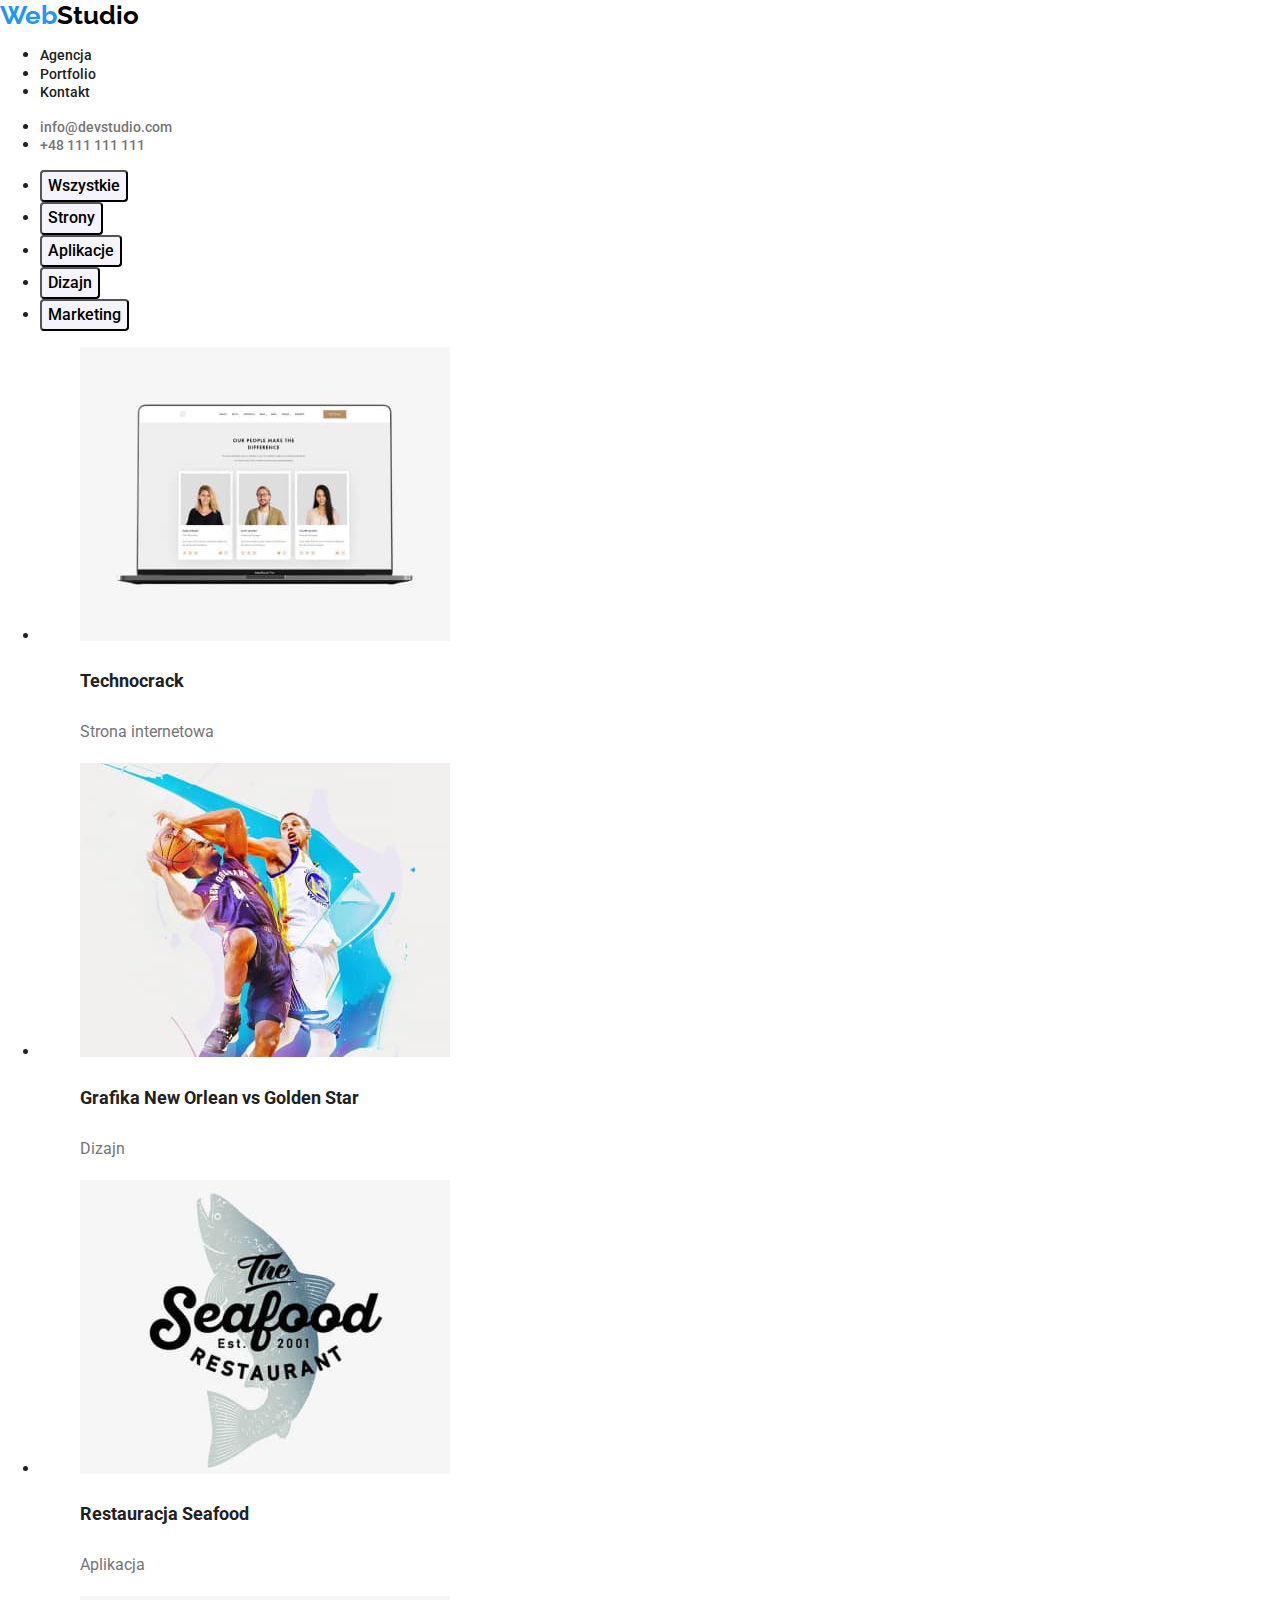
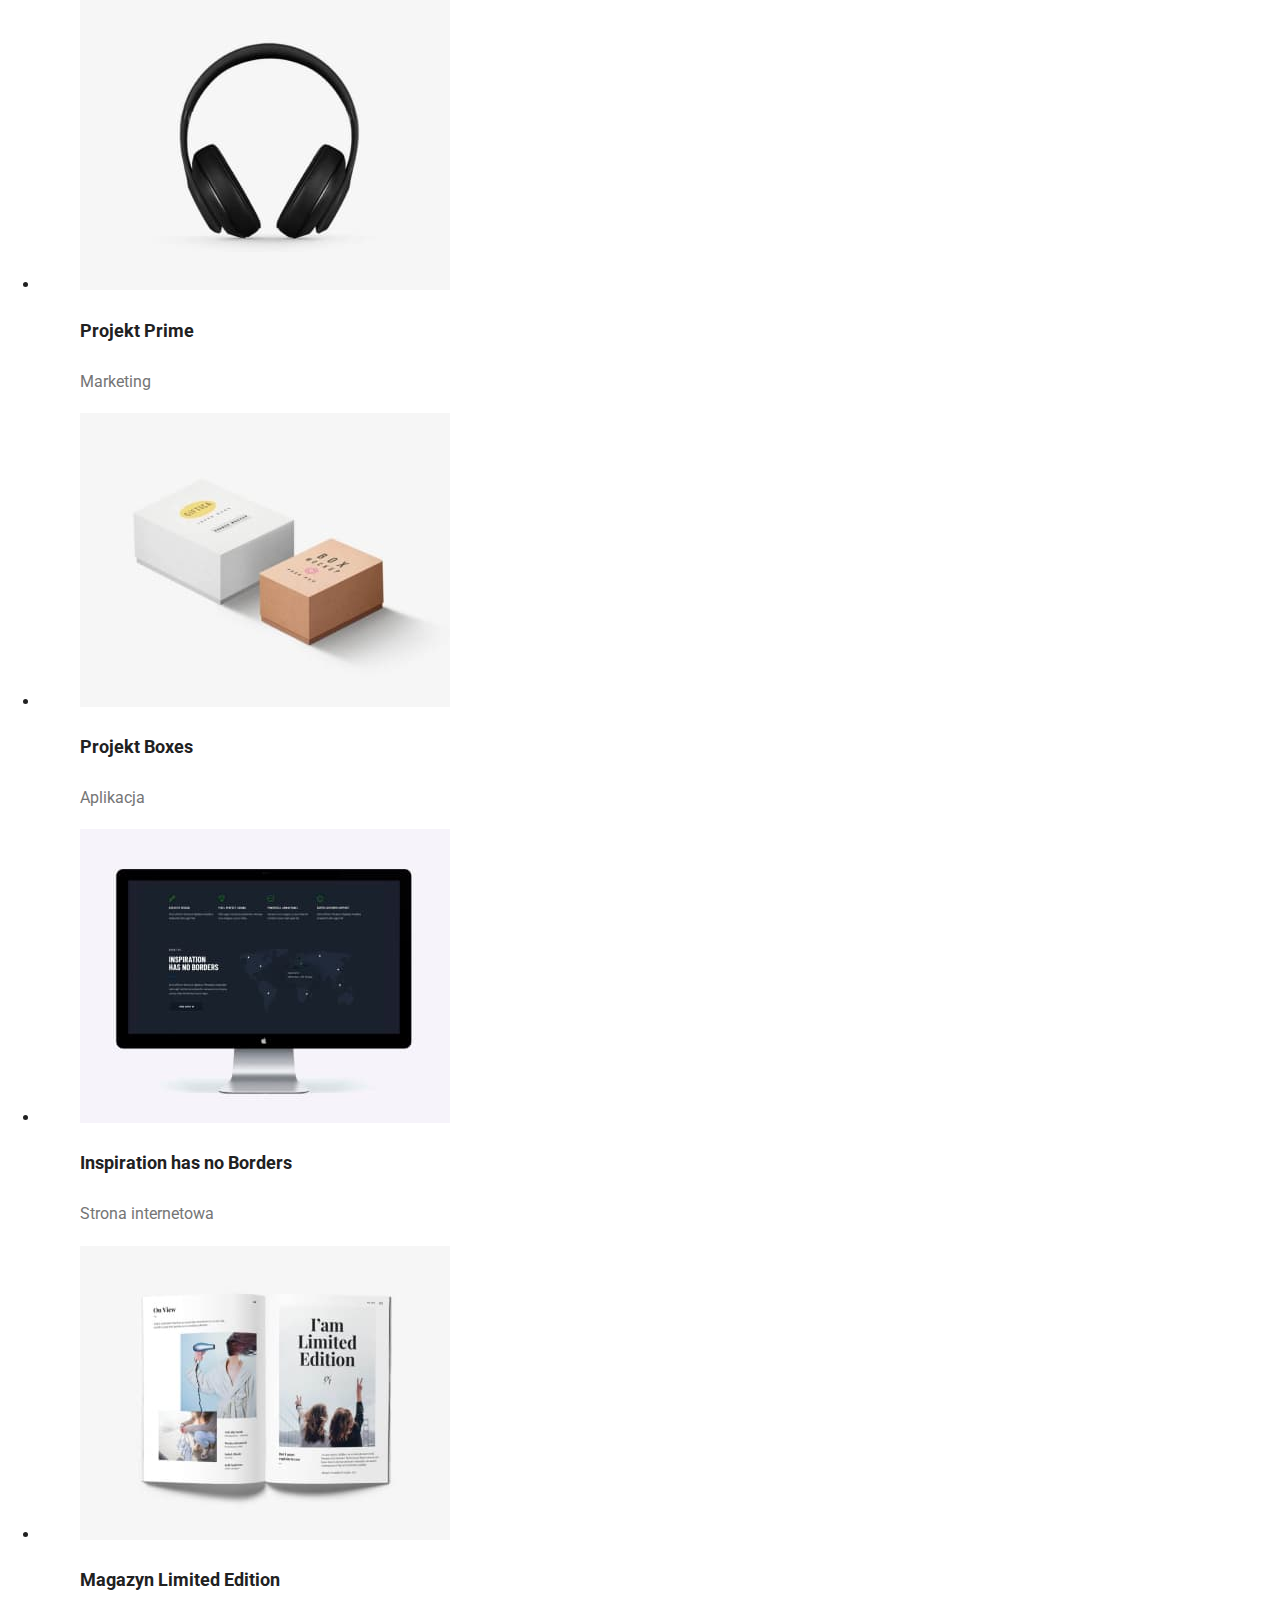
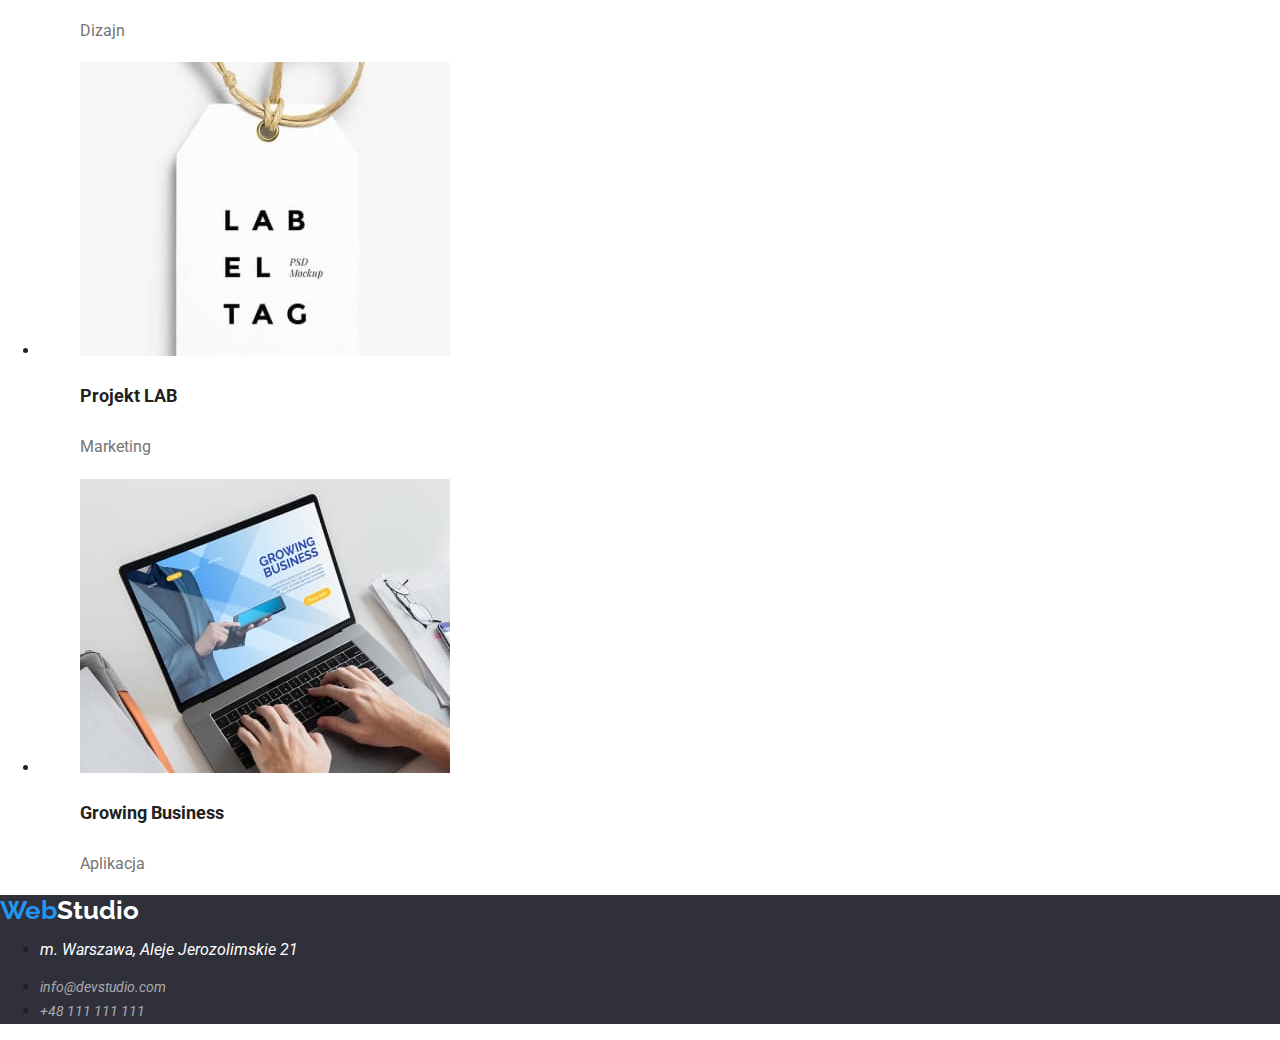
==== portfolio.html @ 8027a495 "modern-normalize" ====
<!DOCTYPE html>
<html lang="en">
  <head>
    <meta charset="UTF-8" />
    <meta http-equiv="X-UA-Compatible" content="IE=edge" />
    <meta name="viewport" content="width=device-width, initial-scale=1.0" />
    <title>Portfolio</title>
    <link
      rel="stylesheet"
      href="https://cdnjs.cloudflare.com/ajax/libs/modern-normalize/1.0.0/modern-normalize.min.css"
    />
    <link rel="stylesheet" href="./css/styles.css" />
    <link
      href="https://fonts.googleapis.com/css2?family=Raleway:wght@700&family=Roboto:wght@400;500;700;900&display=swap"
      rel="stylesheet"
    />
  </head>
  <body>
    <header>
      <a class="logo" href=" ./index.html"
        ><span class="logo-web">Web</span>Studio</a
      >
      <nav>
        <ul>
          <li><a class="navi" href="./agencja.html">Agencja</a></li>
          <li><a class="navi" href="./portfolio.html">Portfolio</a></li>
          <li><a class="navi" href="./kontakt.html">Kontakt</a></li>
        </ul>
      </nav>

      <ul>
        <li>
          <a class="contact" href="mailto:info@devstudio.com"
            >info@devstudio.com</a
          >
        </li>
        <li>
          <a class="contact" href="tel:+48 111 111 111">+48 111 111 111</a>
        </li>
      </ul>
    </header>
    <main>
      <section>
        <ul>
          <li><button class="menu-btn" type="button">Wszystkie</button></li>
          <li><button class="menu-btn" type="button">Strony</button></li>
          <li><button class="menu-btn" type="button">Aplikacje</button></li>
          <li><button class="menu-btn" type="button">Dizajn</button></li>
          <li><button class="menu-btn" type="button">Marketing</button></li>
        </ul>
      </section>
      <section>
        <ul>
          <li>
            <figure>
              <img
                src="./images/technocrack.jpg"
                alt="Web page technocrack"
                width="370"
                height="294"
              />
              <figcaption>
                <p class="projects-description">Technocrack</p>
                <p class="projects">Strona internetowa</p>
              </figcaption>
            </figure>
          </li>
          <li>
            <figure>
              <img
                src="./images/grafika-new orlean-vs-golden-star.jpg"
                alt="graphics New Orlean vs Golden Star"
                width="370"
                height="294"
              />
              <figcaption>
                <p class="projects-description">
                  Grafika New Orlean vs Golden Star
                </p>
                <p class="projects">Dizajn</p>
              </figcaption>
            </figure>
          </li>
          <li>
            <figure>
              <img
                src="./images/restauracja-seafood.jpg"
                alt="Seafood restaurant app logo"
                width="370"
                height="294"
              />
              <figcaption>
                <p class="projects-description">Restauracja Seafood</p>
                <p class="projects">Aplikacja</p>
              </figcaption>
            </figure>
          </li>
          <li>
            <figure>
              <img
                src="./images/projekt-prime.jpg"
                alt="headphones"
                width="370"
                height="294"
              />
              <figcaption>
                <p class="projects-description">Projekt Prime</p>
                <p class="projects">Marketing</p>
              </figcaption>
            </figure>
          </li>
          <li>
            <figure>
              <img
                src="./images/projekt-boxes.jpg"
                alt="boxes"
                width="370"
                height="294"
              />
              <figcaption>
                <p class="projects-description">Projekt Boxes</p>
                <p class="projects">Aplikacja</p>
              </figcaption>
            </figure>
          </li>
          <li>
            <figure>
              <img
                src="./images/inspiration-has-no-borders.jpg"
                alt="monitor"
                width="370"
                height="294"
              />
              <figcaption>
                <p class="projects-description">Inspiration has no Borders</p>
                <p class="projects">Strona internetowa</p>
              </figcaption>
            </figure>
          </li>
          <li>
            <figure>
              <img
                src="./images/magazyn-limited-edition.jpg"
                alt="Magazine"
                width="370"
                height="294"
              />
              <figcaption>
                <p class="projects-description">Magazyn Limited Edition</p>
                <p class="projects">Dizajn</p>
              </figcaption>
            </figure>
          </li>
          <li>
            <figure>
              <img
                src="./images/projekt-lab.jpg"
                alt="label"
                width="370"
                height="294"
              />
              <figcaption>
                <p class="projects-description">Projekt LAB</p>
                <p class="projects">Marketing</p>
              </figcaption>
            </figure>
          </li>
          <li>
            <figure>
              <img
                src="./images/growing-business.jpg"
                alt="notebook"
                width="370"
                height="294"
              />
              <figcaption>
                <p class="projects-description">Growing Business</p>
                <p class="projects">Aplikacja</p>
              </figcaption>
            </figure>
          </li>
        </ul>
      </section>
    </main>

    <footer class="footer-bg">
      <a class="logo-footer" href="./index.html"
        ><span class="logo-footer-web">Web</span>Studio</a
      >
      <address>
        <ul>
          <li>
            <p class="adress-footer">m. Warszawa, Aleje Jerozolimskie 21</p>
          </li>
          <li>
            <a class="footer-adres" href="mailto:info@devstudio.com"
              >info@devstudio.com</a
            >
          </li>
          <li>
            <a class="footer-adres" href="tel:+48 111 111 111"
              >+48 111 111 111</a
            >
          </li>
        </ul>
      </address>
    </footer>
  </body>
</html>
---- css/styles.css ----
body {
  font-family: "Roboto", sans-serif;
  color: var(--gray);
}
:root {
  --white: #fff;
  --blue: #2196f3;
  --black: #000000;
  --gray: #212121;
  --lightgray: #757575;
  --bgcolor: #2f303a;
  --footeradress: #ffffff99;
  --btnbg: #f5f4fa;
}
.logo {
  font-family: "Raleway", sans-serif;
  text-decoration: none;
  color: var(--black);
  font-weight: 700;
  font-size: 26px;
  line-height: 1.17;
}
.logo-web {
  color: var(--blue);
}
.navi {
  text-decoration: none;
  font-weight: 500;
  line-height: 1.17;
  font-size: 14px;
  color: var(--gray);
}
.navi:hover,
.navi:focus {
  color: var(--blue);
}
.menu-btn {
  font-weight: 500;
  font-size: 16px;
  line-height: 1.63;
  text-align: center;
  background-color: var(--btnbg);
  border-radius: 4px;
  cursor: pointer;
}
.menu-btn:hover,
.menu-btn:focus {
  background-color: var(--blue);
  color: var(--white);
}
.contact {
  color: var(--lightgray);
  font-weight: 500;
  font-size: 14px;
  line-height: 1.17;
  text-decoration: none;
}
.contact:hover,
.contact:focus {
  color: var(--blue);
}
.projects {
  color: var(--lightgray);
  size: 16px;
  line-height: 1.88;
}
.projects-description {
  font-weight: 700;
  font-size: 18px;
  line-height: 2;
}
.footer-adres {
  color: var(--white);
  font-size: 14px;
  line-height: 1.71;
}
.footer-adres {
  color: var(--footeradress);
  text-decoration: none;
}
.footer-adres:hover,
.footer-adres:focus {
  color: var(--blue);
}
.adress-footer {
  color: var(--white);
}
.order-btn {
  font-weight: 700;
  font-size: 16px;
  font-weight: 1.88;
  text-align: center;
  color: var(--white);
  background-color: var(--blue);
  border-radius: 4px;
  box-shadow: 0px 4px 4px rgba(0, 0, 0, 0.15);
  cursor: pointer;
}
.main-header {
  font-weight: 900;
  font-size: 44px;
  line-height: 1.36;
  text-align: center;
  color: var(--white);
}
.header-back {
  background-color: var(--bgcolor);
}
.description-head {
  font-weight: 700;
  font-size: 14px;
  line-height: 1.17;
}
.description {
  color: var(--lightgray);
  font-size: 14px;
  line-height: 1.71;
}
.our-team {
  font-size: 36px;
  line-height: 1.17;
  text-align: center;
  font-weight: 700;
}

.work-as {
  font-size: 16px;
  line-height: 1.17;
  text-align: center;
  color: var(--lightgray);
}
.worker-name {
  font-weight: 500;
  font-size: 16px;
  text-align: center;
  line-height: 1.17;
}
.our-job {
  text-align: center;
  line-height: 1.17;
  font-size: 36px;
  font-weight: 700;
}
.footer-bg {
  background-color: var(--bgcolor);
}
.logo-footer {
  font-family: "Raleway", sans-serif;
  text-decoration: none;
  color: var(--white);
  font-weight: 700;
  font-size: 26px;
  line-height: 1.17;
}
.logo-footer-web {
  color: var(--blue);
}
.footer-adres:hover,
.footer-adres:focus {
  color: var(--blue);
}
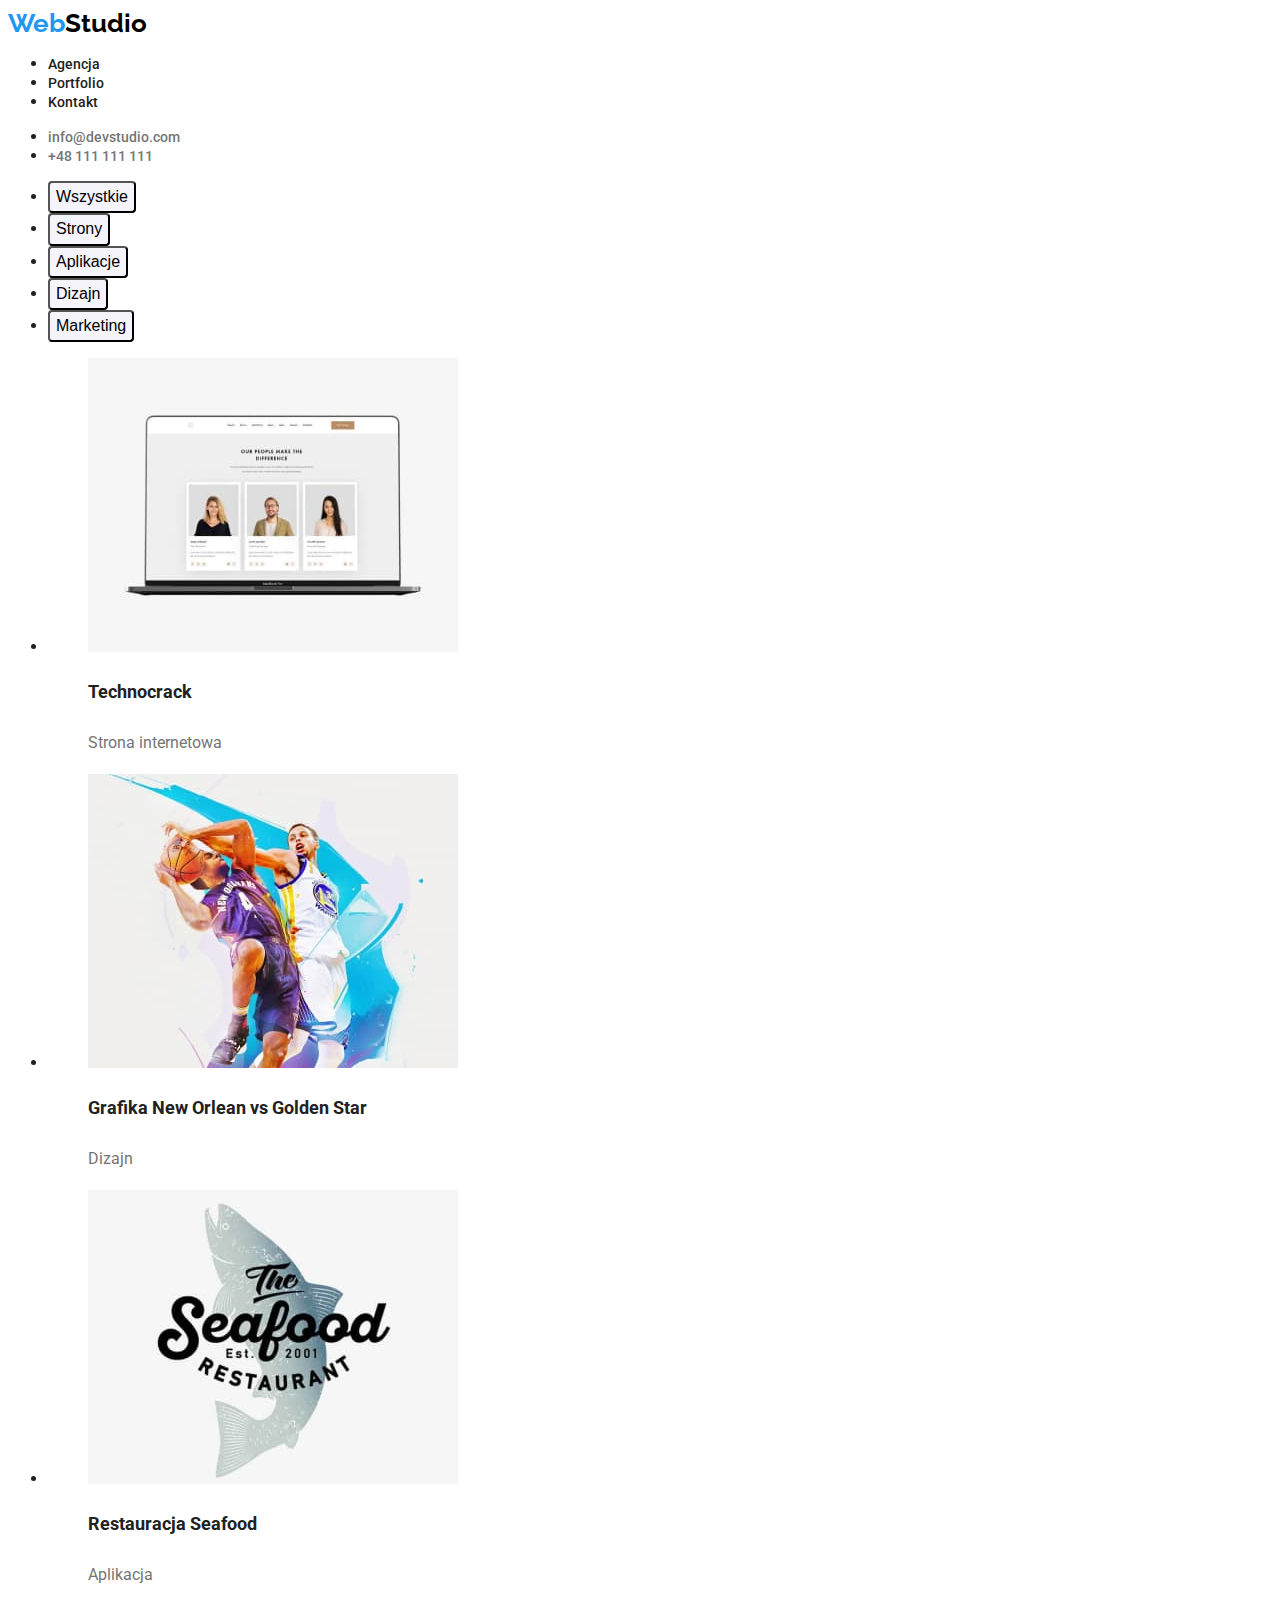
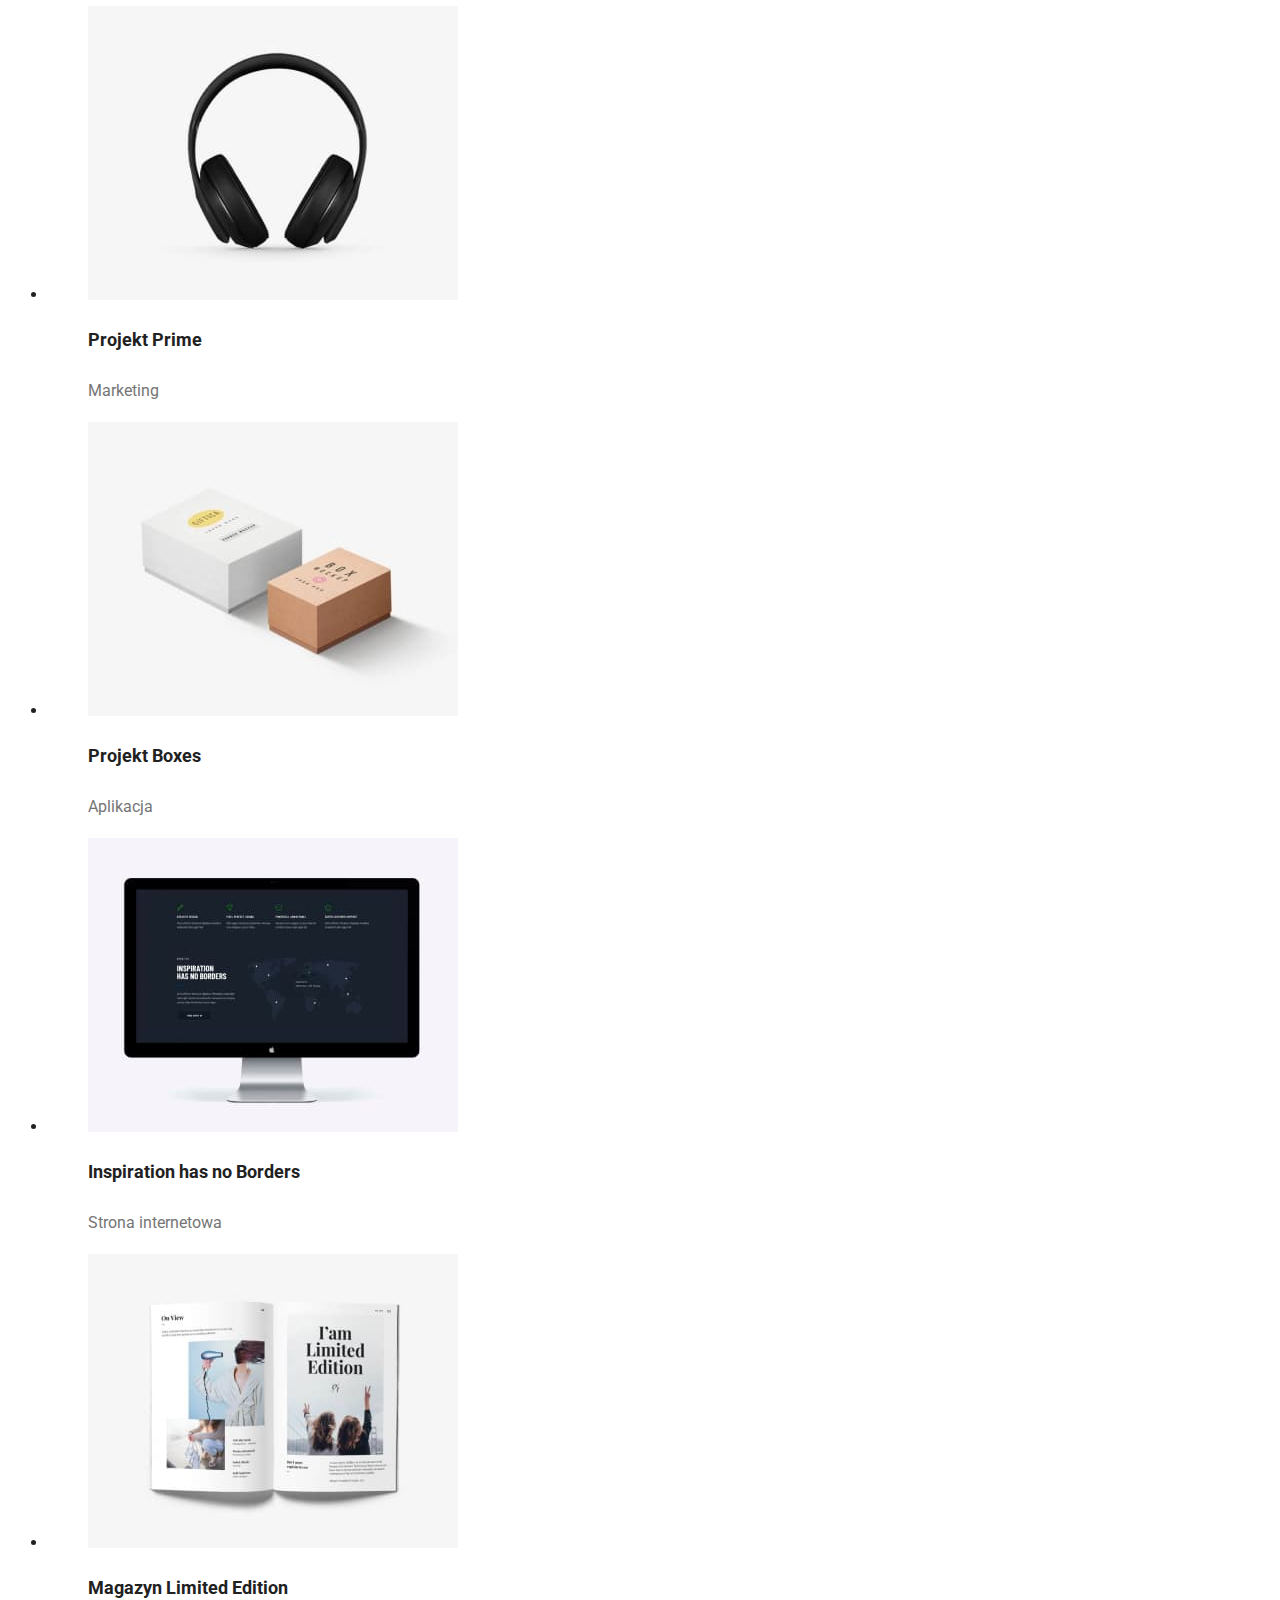
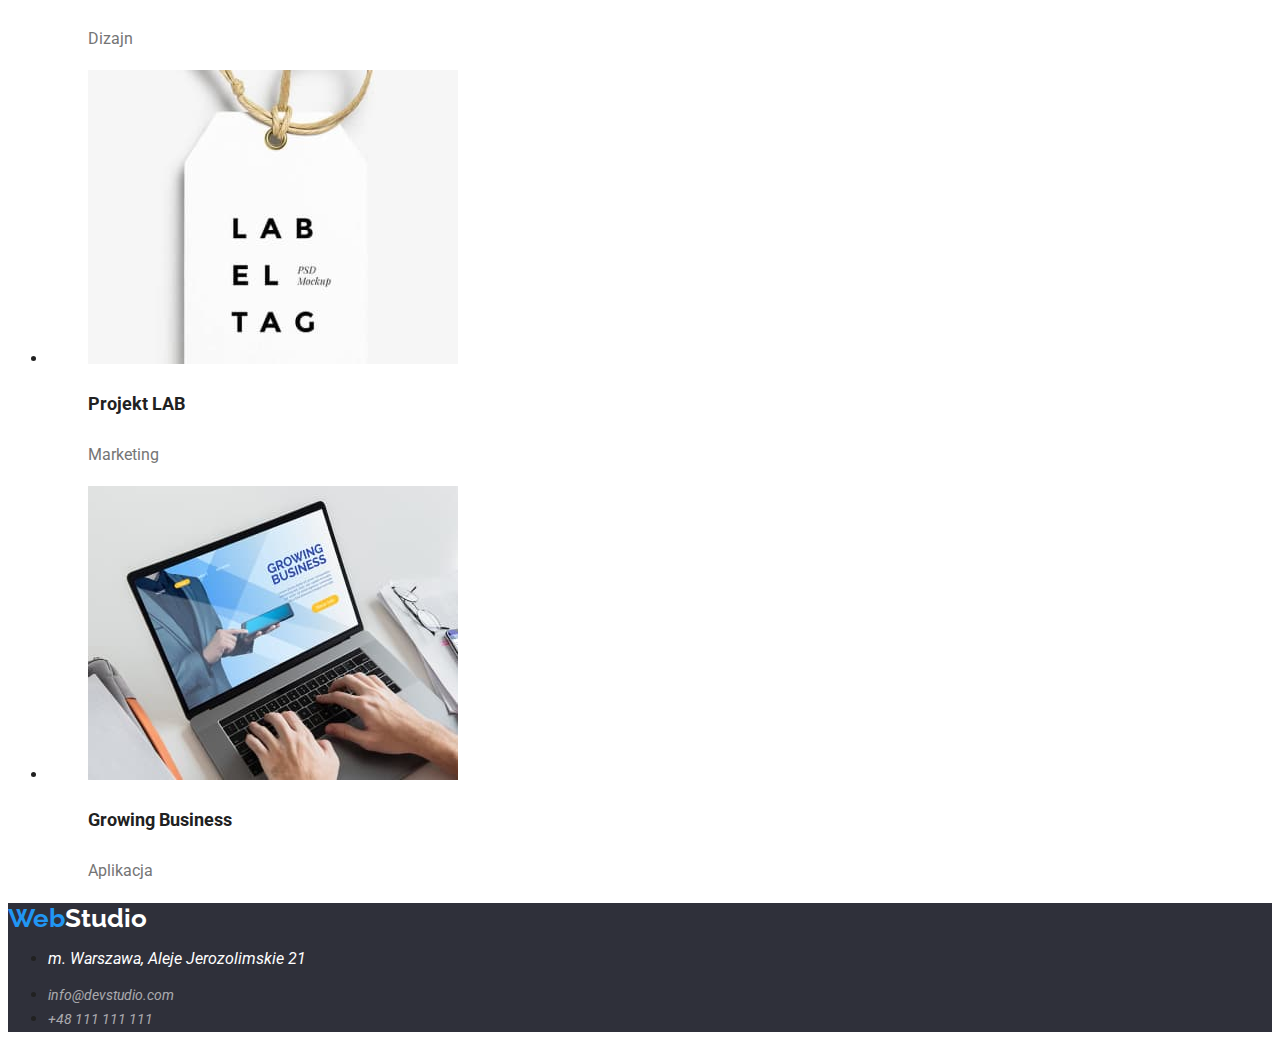
==== commit 3e8a2f82: "yes" ====
--- a/portfolio.html
+++ b/portfolio.html
@@ -5,10 +5,6 @@
     <meta http-equiv="X-UA-Compatible" content="IE=edge" />
     <meta name="viewport" content="width=device-width, initial-scale=1.0" />
     <title>Portfolio</title>
-    <link
-      rel="stylesheet"
-      href="https://cdnjs.cloudflare.com/ajax/libs/modern-normalize/1.0.0/modern-normalize.min.css"
-    />
     <link rel="stylesheet" href="./css/styles.css" />
     <link
       href="https://fonts.googleapis.com/css2?family=Raleway:wght@700&family=Roboto:wght@400;500;700;900&display=swap"
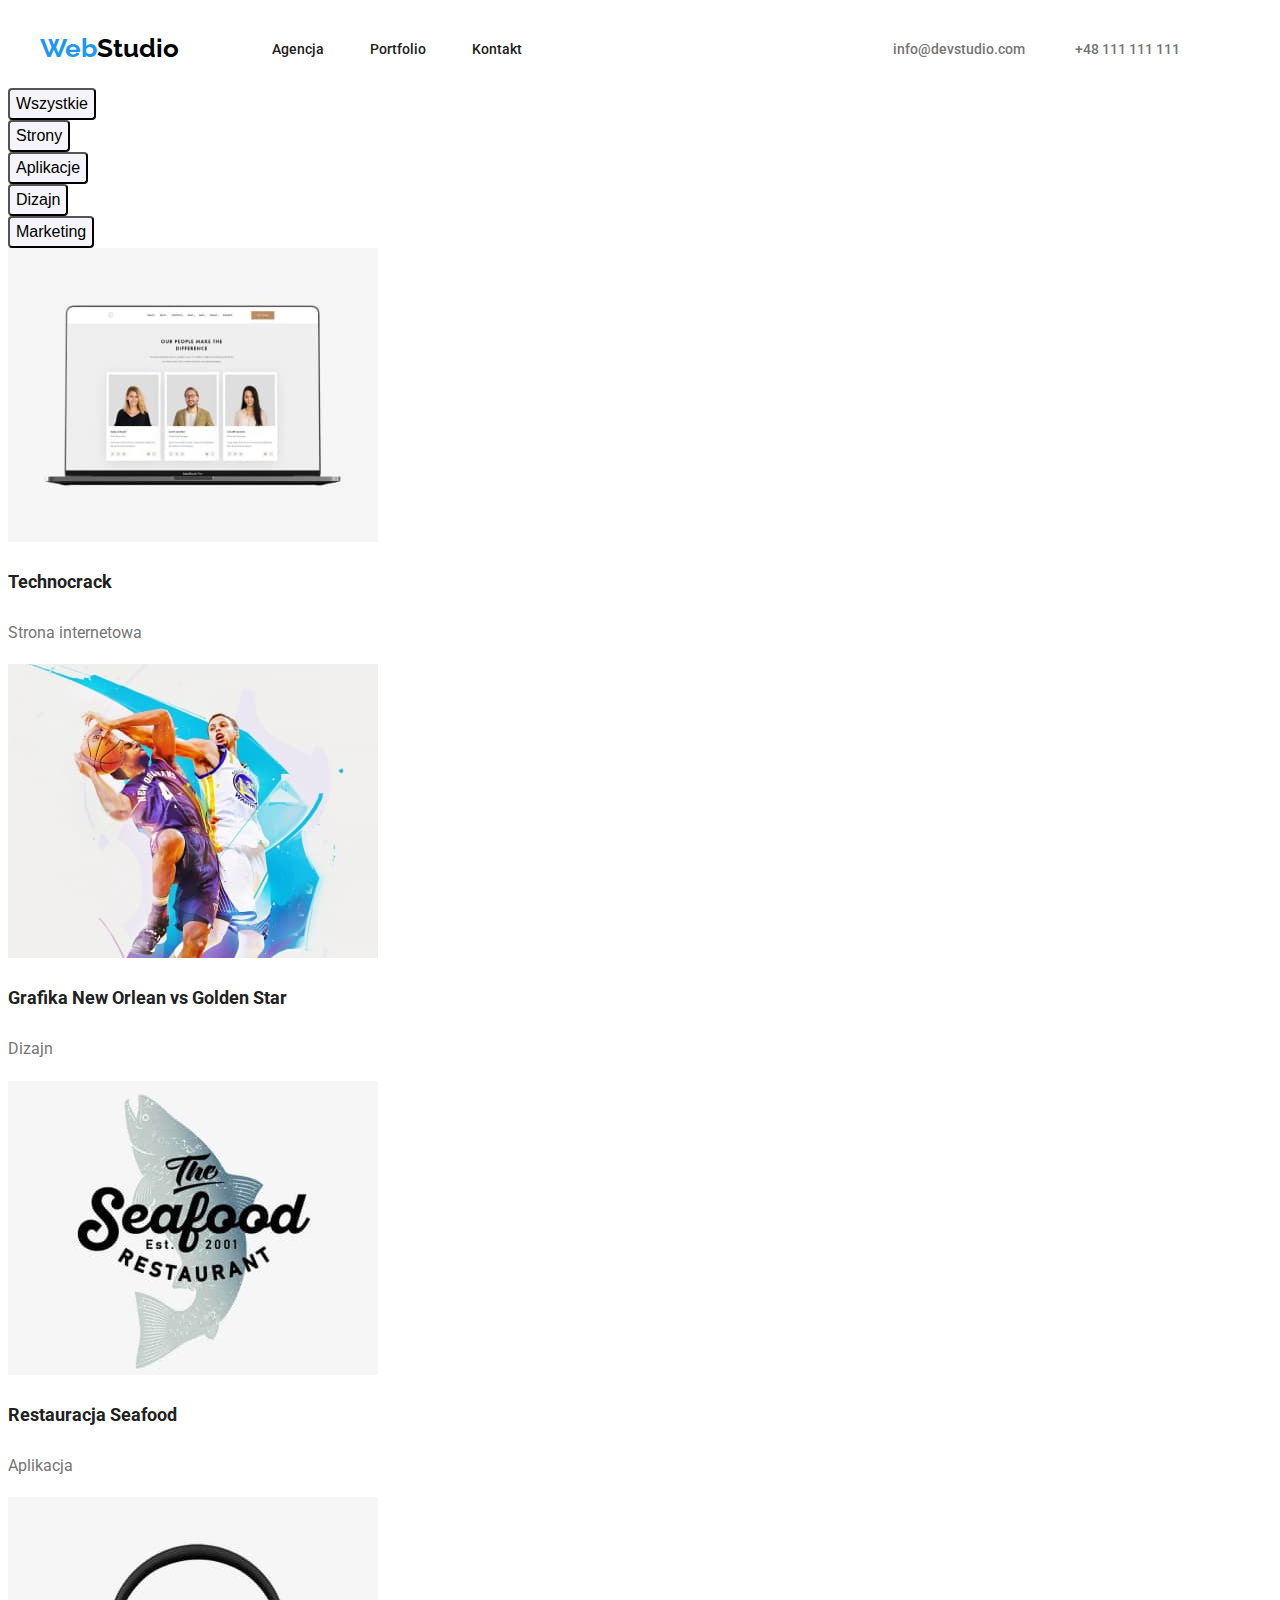
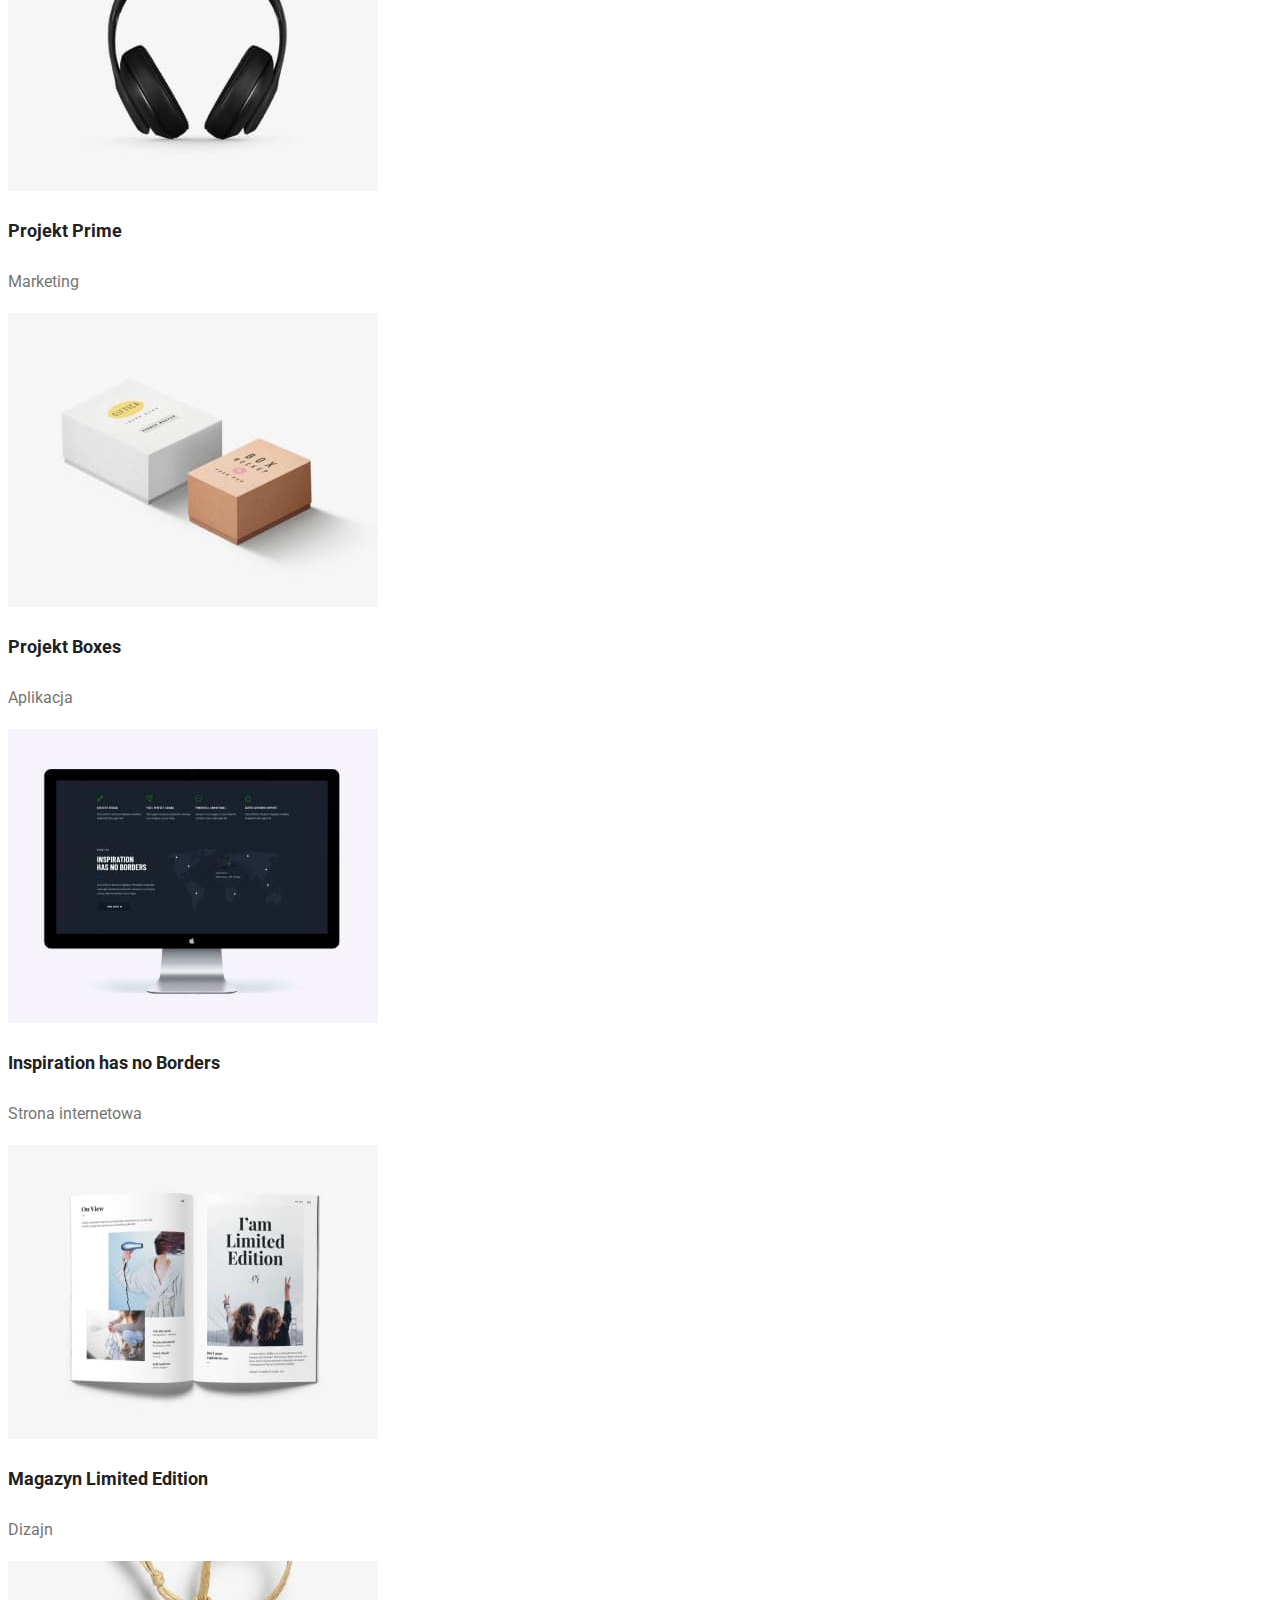
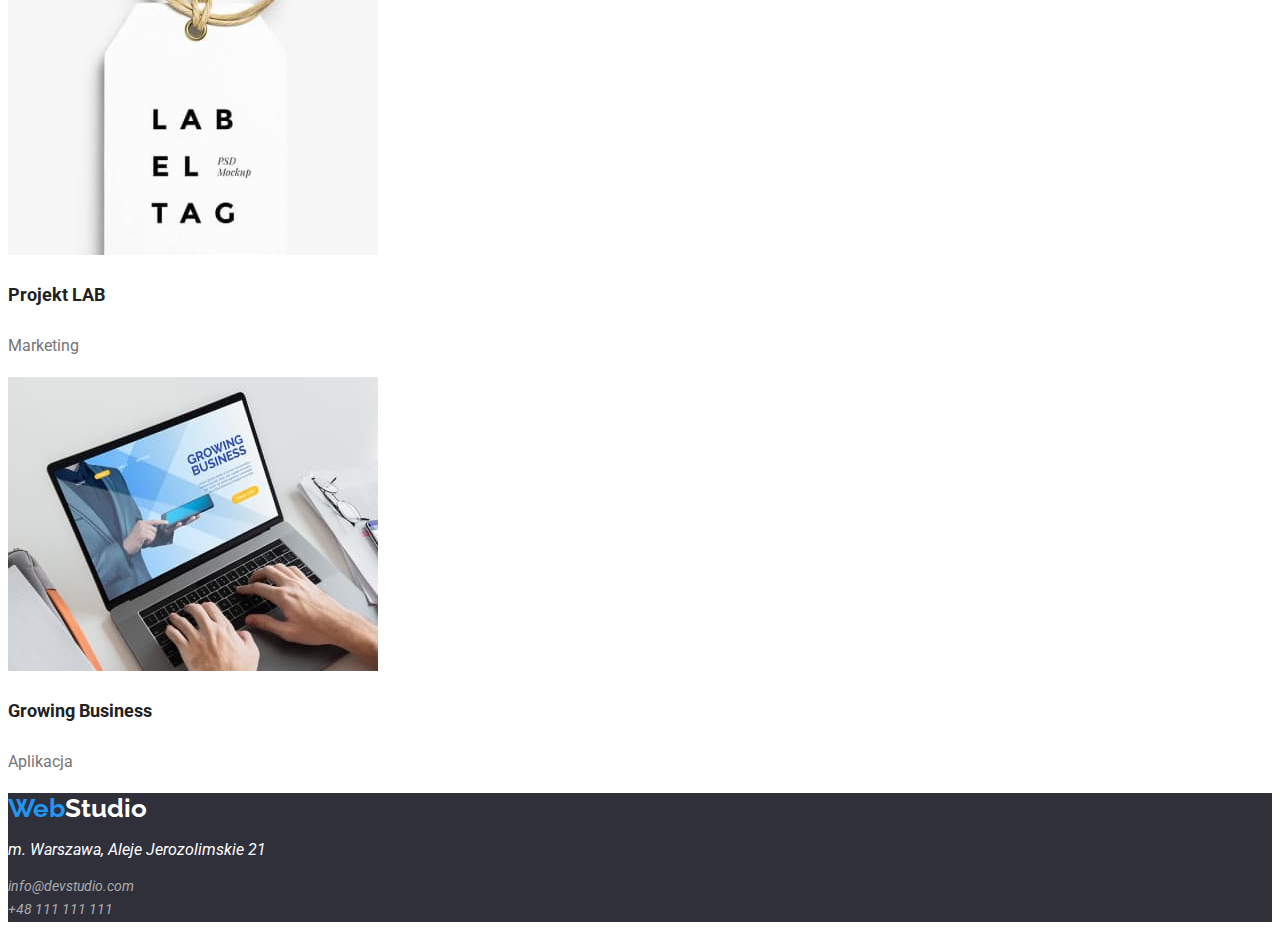
==== commit 48d345ff: "hw3" ====
--- a/portfolio.html
+++ b/portfolio.html
@@ -12,28 +12,32 @@
     />
   </head>
   <body>
-    <header>
-      <a class="logo" href=" ./index.html"
-        ><span class="logo-web">Web</span>Studio</a
-      >
-      <nav>
-        <ul>
-          <li><a class="navi" href="./agencja.html">Agencja</a></li>
-          <li><a class="navi" href="./portfolio.html">Portfolio</a></li>
-          <li><a class="navi" href="./kontakt.html">Kontakt</a></li>
-        </ul>
-      </nav>
+    <header class="head">
+      <div class="container">
+        <a class="logo" href=" ./index.html"
+          ><span class="logo-web">Web</span>Studio</a
+        >
+        <nav>
+          <ul class="navigation">
+            <li><a class="navi" href="./agencja.html">Agencja</a></li>
+            <li><a class="navi" href="./portfolio.html">Portfolio</a></li>
+            <li><a class="navi" href="./kontakt.html">Kontakt</a></li>
+          </ul>
+        </nav>
 
-      <ul>
-        <li>
-          <a class="contact" href="mailto:info@devstudio.com"
-            >info@devstudio.com</a
-          >
-        </li>
-        <li>
-          <a class="contact" href="tel:+48 111 111 111">+48 111 111 111</a>
-        </li>
-      </ul>
+        <ul class="contact-head">
+          <li>
+            <a class="contact" href="mailto:info@devstudio.com"
+              >info@devstudio.com</a
+            >
+          </li>
+          <li>
+            <a class="contact contact-second-item" href="tel:+48 111 111 111"
+              >+48 111 111 111</a
+            >
+          </li>
+        </ul>
+      </div>
     </header>
     <main>
       <section>
--- a/css/styles.css
+++ b/css/styles.css
@@ -1,6 +1,11 @@
 body {
   font-family: "Roboto", sans-serif;
   color: var(--gray);
+}
+ul {
+  list-style: none;
+  margin: 0;
+  padding: 0;
 }
 :root {
   --white: #fff;
@@ -12,6 +17,9 @@
   --footeradress: #ffffff99;
   --btnbg: #f5f4fa;
 }
+figure {
+  margin: 0;
+}
 .logo {
   font-family: "Raleway", sans-serif;
   text-decoration: none;
@@ -19,6 +27,7 @@
   font-weight: 700;
   font-size: 26px;
   line-height: 1.17;
+  margin-right: 47px;
 }
 .logo-web {
   color: var(--blue);
@@ -29,6 +38,7 @@
   line-height: 1.17;
   font-size: 14px;
   color: var(--gray);
+  margin-left: 46px;
 }
 .navi:hover,
 .navi:focus {
@@ -54,10 +64,14 @@
   font-size: 14px;
   line-height: 1.17;
   text-decoration: none;
+  margin-left: 371px;
 }
 .contact:hover,
 .contact:focus {
   color: var(--blue);
+}
+.contact-second-item {
+  margin-left: 50px;
 }
 .projects {
   color: var(--lightgray);
@@ -95,6 +109,14 @@
   border-radius: 4px;
   box-shadow: 0px 4px 4px rgba(0, 0, 0, 0.15);
   cursor: pointer;
+  display: flex;
+  padding-left: 45px;
+  padding-top: 15px;
+  width: 200px;
+  height: 50px;
+  border: none;
+
+  text-align: center;
 }
 .main-header {
   font-weight: 900;
@@ -103,8 +125,10 @@
   text-align: center;
   color: var(--white);
 }
-.header-back {
+.header-section {
   background-color: var(--bgcolor);
+  height: 800px;
+  display: flex;
 }
 .description-head {
   font-weight: 700;
@@ -121,6 +145,9 @@
   line-height: 1.17;
   text-align: center;
   font-weight: 700;
+  margin-bottom: 50px;
+  display: block;
+  padding-top: 94px;
 }
 
 .work-as {
@@ -159,3 +186,68 @@
 .footer-adres:focus {
   color: var(--blue);
 }
+
+.head {
+  height: 80px;
+  display: flex;
+}
+.head .container {
+  display: flex;
+  margin: 0 auto;
+  width: 1200px;
+  align-content: center;
+  align-items: center;
+}
+.navigation {
+  display: flex;
+}
+.contact-head {
+  display: flex;
+}
+.header-section .container {
+  display: flex;
+  flex-direction: column;
+  justify-content: center;
+  align-items: center;
+  padding: 200px 0px 200px 0px;
+}
+.main-header-text {
+  display: flex;
+  padding-left: 40px;
+}
+.container {
+  margin: 0 auto;
+  width: 1200px;
+}
+.description-container {
+  display: flex;
+  padding-top: 120px;
+  padding-bottom: 94px;
+}
+.our-job-photos {
+  display: flex;
+  margin-top: 50px;
+  padding-bottom: 94px;
+  justify-content: space-between;
+}
+.team {
+  height: 648px;
+  background-color: #f5f4fa;
+}
+
+.member-list {
+  display: flex;
+  justify-content: center;
+  align-items: center;
+}
+.member-personal {
+  margin-right: 30px;
+  box-shadow: 0px 1px 3px rgba(0, 0, 0, 0.12), 0px 1px 1px rgba(0, 0, 0, 0.14),
+    0px 2px 1px rgba(0, 0, 0, 0.2);
+  border-radius: 0px 0px 4px 4px;
+  margin-bottom: 94px;
+}
+
+.member-personal-last {
+  margin-right: 0;
+}
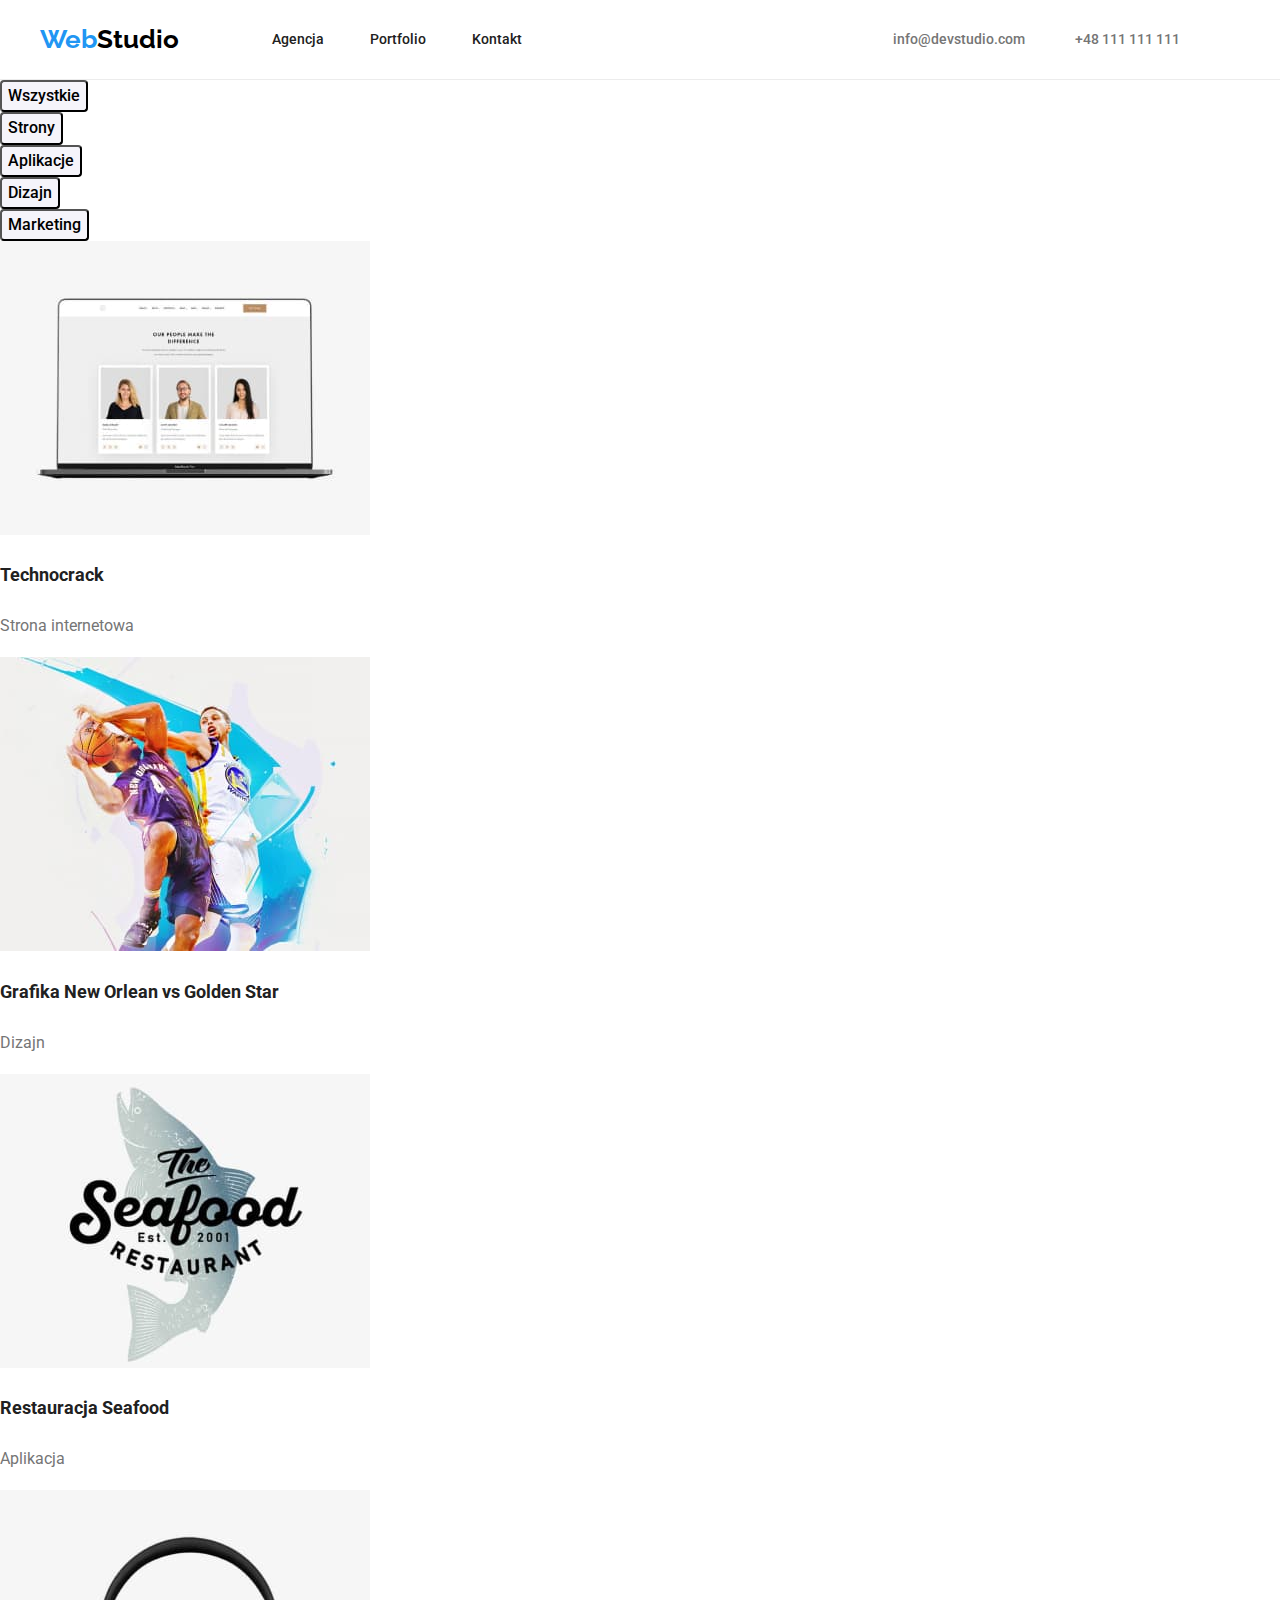
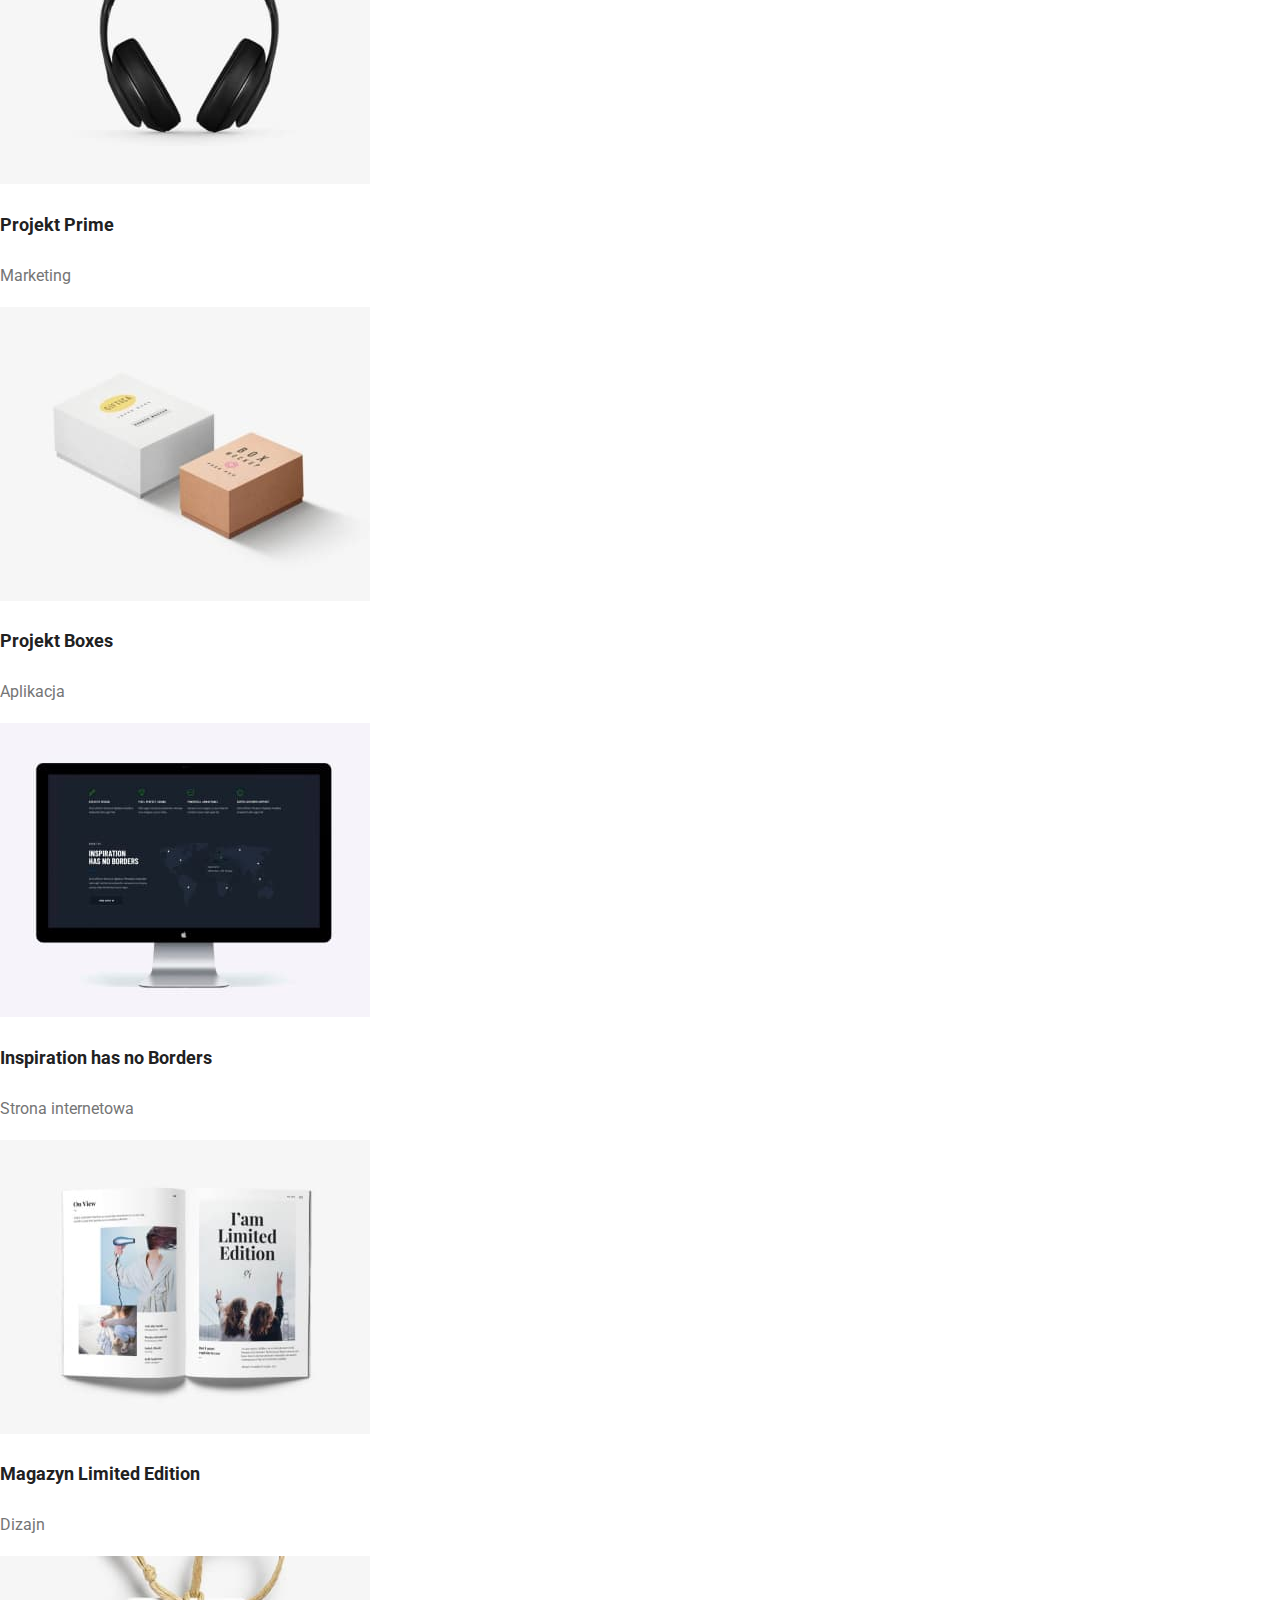
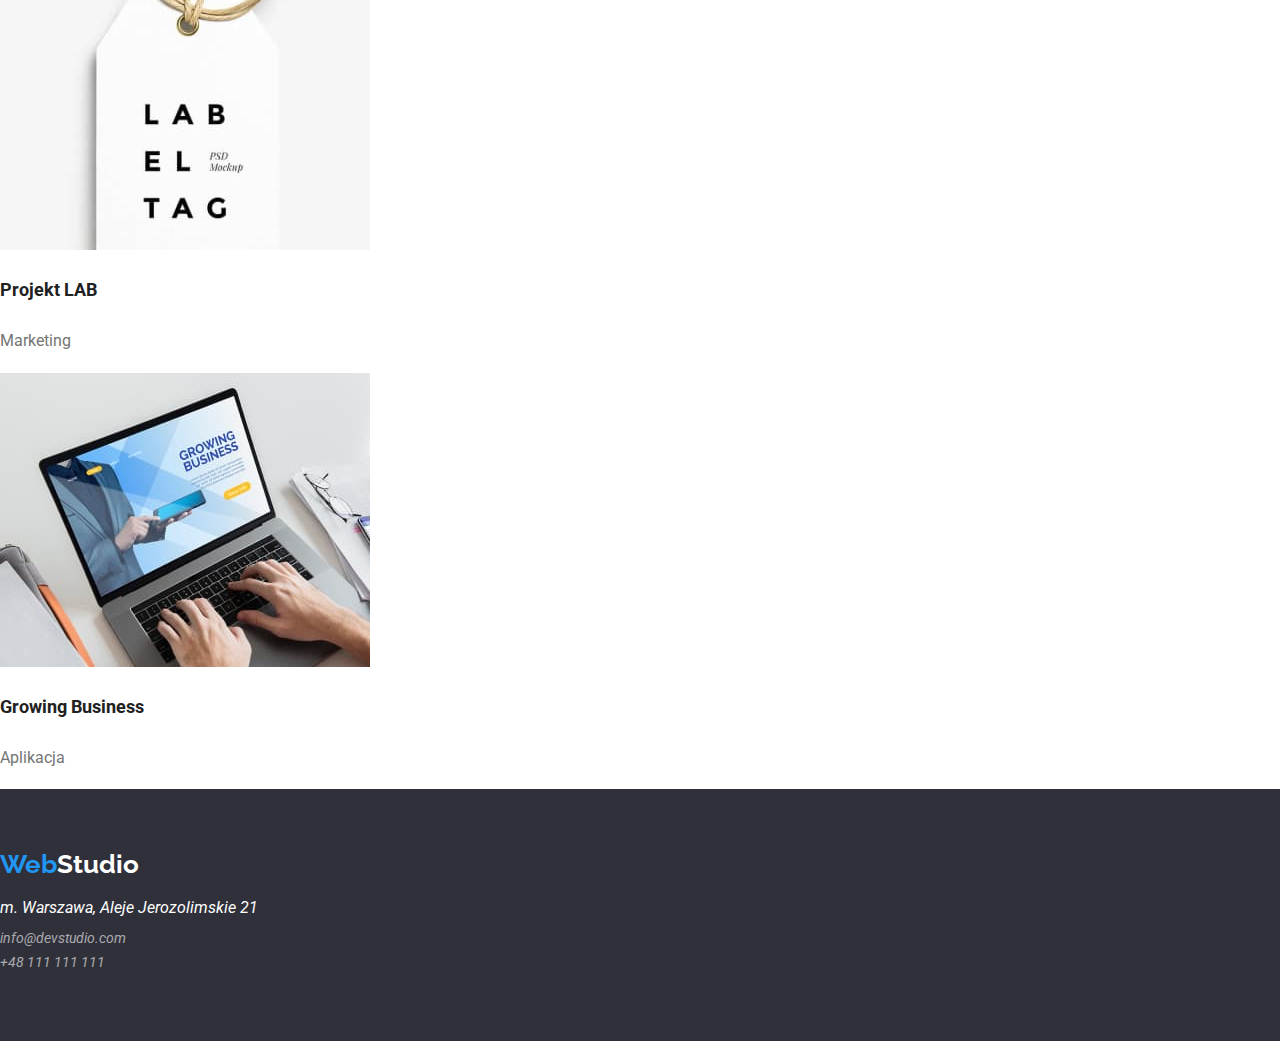
==== commit f1c173de: "update" ====
--- a/portfolio.html
+++ b/portfolio.html
@@ -5,6 +5,10 @@
     <meta http-equiv="X-UA-Compatible" content="IE=edge" />
     <meta name="viewport" content="width=device-width, initial-scale=1.0" />
     <title>Portfolio</title>
+    <link
+      rel="stylesheet"
+      href="https://cdnjs.cloudflare.com/ajax/libs/modern-normalize/1.0.0/modern-normalize.min.css"
+    />
     <link rel="stylesheet" href="./css/styles.css" />
     <link
       href="https://fonts.googleapis.com/css2?family=Raleway:wght@700&family=Roboto:wght@400;500;700;900&display=swap"
--- a/css/styles.css
+++ b/css/styles.css
@@ -6,6 +6,9 @@
   list-style: none;
   margin: 0;
   padding: 0;
+}
+h1 {
+  margin: 0;
 }
 :root {
   --white: #fff;
@@ -115,7 +118,6 @@
   width: 200px;
   height: 50px;
   border: none;
-
   text-align: center;
 }
 .main-header {
@@ -124,10 +126,11 @@
   line-height: 1.36;
   text-align: center;
   color: var(--white);
+  margin-bottom: 30px;
 }
 .header-section {
   background-color: var(--bgcolor);
-  height: 800px;
+
   display: flex;
 }
 .description-head {
@@ -148,6 +151,7 @@
   margin-bottom: 50px;
   display: block;
   padding-top: 94px;
+  margin-top: 0px;
 }
 
 .work-as {
@@ -155,21 +159,29 @@
   line-height: 1.17;
   text-align: center;
   color: var(--lightgray);
+  margin-top: 10px;
+  margin-bottom: 30px;
 }
 .worker-name {
   font-weight: 500;
   font-size: 16px;
   text-align: center;
   line-height: 1.17;
+  margin-bottom: 0px;
+  margin-top: 30px;
 }
 .our-job {
   text-align: center;
   line-height: 1.17;
   font-size: 36px;
   font-weight: 700;
+  margin-top: 0px;
 }
 .footer-bg {
   background-color: var(--bgcolor);
+  padding-top: 60px;
+  padding-bottom: 60px;
+  height: 252px;
 }
 .logo-footer {
   font-family: "Raleway", sans-serif;
@@ -188,8 +200,10 @@
 }
 
 .head {
-  height: 80px;
-  display: flex;
+  display: flex;
+  padding-top: 24px;
+  padding-bottom: 25px;
+  border-bottom: 1px solid #ececec;
 }
 .head .container {
   display: flex;
@@ -219,10 +233,16 @@
   margin: 0 auto;
   width: 1200px;
 }
+.section-description {
+  background-color: #e5e5e5;
+}
 .description-container {
   display: flex;
   padding-top: 120px;
   padding-bottom: 94px;
+}
+.section-job {
+  background-color: #e5e5e5;
 }
 .our-job-photos {
   display: flex;
@@ -231,7 +251,6 @@
   justify-content: space-between;
 }
 .team {
-  height: 648px;
   background-color: #f5f4fa;
 }
 
@@ -251,3 +270,7 @@
 .member-personal-last {
   margin-right: 0;
 }
+.adress-footer {
+  margin-top: 20px;
+  margin-bottom: 9px;
+}
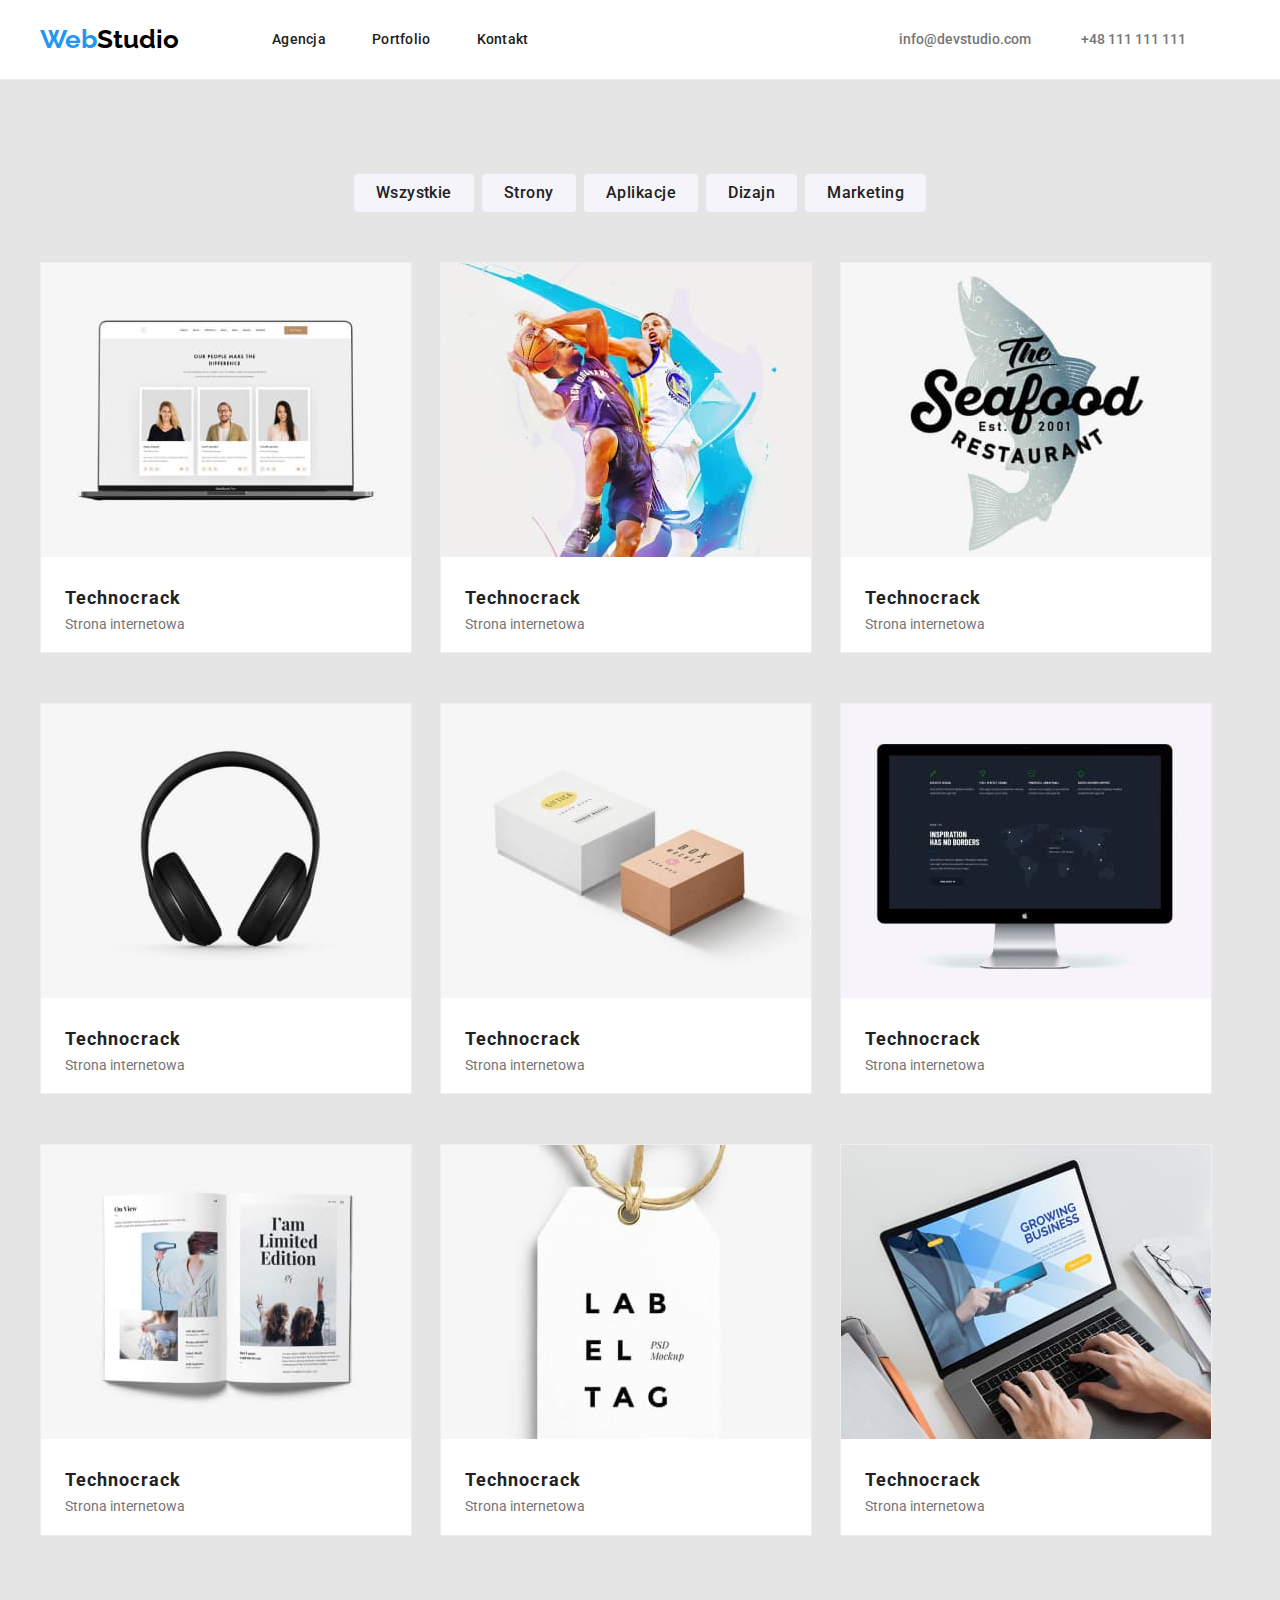
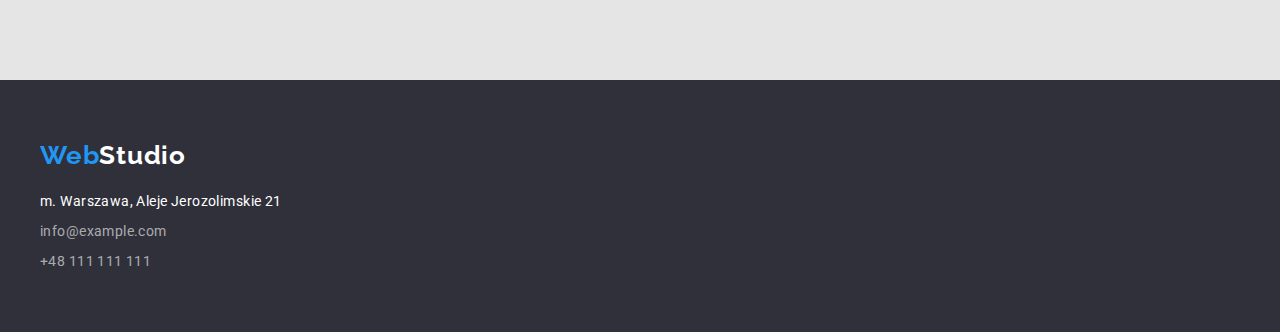
==== commit 08eb2acf: "update" ====
--- a/portfolio.html
+++ b/portfolio.html
@@ -15,199 +15,176 @@
       rel="stylesheet"
     />
   </head>
-  <body>
-    <header class="head">
-      <div class="container">
-        <a class="logo" href=" ./index.html"
-          ><span class="logo-web">Web</span>Studio</a
-        >
-        <nav>
-          <ul class="navigation">
-            <li><a class="navi" href="./agencja.html">Agencja</a></li>
-            <li><a class="navi" href="./portfolio.html">Portfolio</a></li>
-            <li><a class="navi" href="./kontakt.html">Kontakt</a></li>
+  <body class="page">
+    <header class="page-header">
+      <div class="container header-container">
+        <section class="header-logo">
+          <a class="header-logo__link" href="/index.html">
+            <span class="header-logo__link--blue">Web</span>Studio</a
+          >
+        </section>
+
+        <nav class="header-nav">
+          <ul class="header-nav__list">
+            <li class="header-nav__item">
+              <a class="header-nav__link" href="./agencja.html">Agencja</a>
+            </li>
+            <li class="header-nav__item">
+              <a href="./portfolio.html" class="header-nav__link">Portfolio</a>
+            </li>
+            <li class="header-nav__item">
+              <a href="./kontakt.html" class="header-nav__link">Kontakt</a>
+            </li>
           </ul>
         </nav>
+        <section class="header-contact">
+          <ul class="header-contact__list">
+            <li class="header-contact__item">
+              <a class="header-contact__link" href="mailto:info@devstudio.com"
+                >info@devstudio.com</a
+              >
+            </li>
+            <li class="header-contact__item">
+              <a class="header-contact__link" href="tel:+48 111 111 111"
+                >+48 111 111 111</a
+              >
+            </li>
+          </ul>
+        </section>
+      </div>
+    </header>
+    <main class="portfolio-site">
+      <section class="section portfolio">
+        <div class="container">
+          <ul class="portfolio-nav__list">
+            <li class="portfolio-nav__item">
+              <button class="portfolio-nav__item--btn-design">Wszystkie</button>
+            </li>
+            <li class="portfolio-nav__item">
+              <button class="portfolio-nav__item--btn-design">Strony</button>
+            </li>
+            <li class="portfolio-nav__item">
+              <button class="portfolio-nav__item--btn-design">Aplikacje</button>
+            </li>
+            <li class="portfolio-nav__item">
+              <button class="portfolio-nav__item--btn-design">Dizajn</button>
+            </li>
+            <li class="portfolio-nav__item">
+              <button class="portfolio-nav__item--btn-design">Marketing</button>
+            </li>
+          </ul>
+          <ul class="portfolio__list">
+            <li class="portfolio__item">
+              <img
+                height="294px"
+                width="370px"
+                src="./images/technocrack.jpg"
+                alt="Technocrack Strona internetowa"
+              />
+              <p class="portfolio__item--header">Technocrack</p>
+              <p class="portfolio__item--description">Strona internetowa</p>
+            </li>
 
-        <ul class="contact-head">
-          <li>
-            <a class="contact" href="mailto:info@devstudio.com"
-              >info@devstudio.com</a
+            <li class="portfolio__item">
+              <img
+                height="294px"
+                width="370px"
+                src="./images/grafika-new orlean-vs-golden-star.jpg"
+                alt="Grafika New Orlean vs Golden Star Dizajn"
+              />
+              <p class="portfolio__item--header">Technocrack</p>
+              <p class="portfolio__item--description">Strona internetowa</p>
+            </li>
+            <li class="portfolio__item">
+              <img
+                height="294px"
+                width="370px"
+                src="./images/restauracja-seafood.jpg"
+                alt="Restauracja Seafood Aplikacja "
+              />
+              <p class="portfolio__item--header">Technocrack</p>
+              <p class="portfolio__item--description">Strona internetowa</p>
+            </li>
+            <li class="portfolio__item">
+              <img
+                height="294px"
+                width="370px"
+                src="./images/projekt-prime.jpg"
+                alt="Projekt Prime Marketing"
+              />
+              <p class="portfolio__item--header">Technocrack</p>
+              <p class="portfolio__item--description">Strona internetowa</p>
+            </li>
+            <li class="portfolio__item">
+              <img
+                height="294px"
+                width="370px"
+                src="./images/projekt-boxes.jpg"
+                alt="Projekt Boxes Aplikacja"
+              />
+              <p class="portfolio__item--header">Technocrack</p>
+              <p class="portfolio__item--description">Strona internetowa</p>
+            </li>
+            <li class="portfolio__item">
+              <img
+                height="294px"
+                width="370px"
+                src="./images/inspiration-has-no-borders.jpg"
+                alt="Inspiration has no Borders Strona internetowa"
+              />
+              <p class="portfolio__item--header">Technocrack</p>
+              <p class="portfolio__item--description">Strona internetowa</p>
+            </li>
+            <li class="portfolio__item">
+              <img
+                height="294px"
+                width="370px"
+                src="./images/magazyn-limited-edition.jpg"
+                alt="Magazyn Limited Edition Dizajn"
+              />
+              <p class="portfolio__item--header">Technocrack</p>
+              <p class="portfolio__item--description">Strona internetowa</p>
+            </li>
+            <li class="portfolio__item">
+              <img src="./images/projekt-lab.jpg" alt="Projekt LAB Marketing" />
+              <p class="portfolio__item--header">Technocrack</p>
+              <p class="portfolio__item--description">Strona internetowa</p>
+            </li>
+            <li class="portfolio__item">
+              <img
+                height="294px"
+                width="370px"
+                src="./images/growing-business.jpg"
+                alt="Growing Business Aplikacja"
+              />
+              <p class="portfolio__item--header">Technocrack</p>
+              <p class="portfolio__item--description">Strona internetowa</p>
+            </li>
+          </ul>
+        </div>
+      </section>
+    </main>
+    <footer class="page-footer">
+      <div class="footer-container container">
+        <section class="footer-logo">
+          <a class="footer-logo__link" href="./index.html">
+            <span class="footer-logo__link--blue">Web</span>Studio</a
+          >
+        </section>
+        <p class="footer-adress">m. Warszawa, Aleje Jerozolimskie 21</p>
+        <ul class="footer-contact-list">
+          <li class="footer-contact__item">
+            <a class="footer-contact__link" href="mailto:info@example.com"
+              >info@example.com</a
             >
           </li>
-          <li>
-            <a class="contact contact-second-item" href="tel:+48 111 111 111"
+          <li class="footer-contact__item">
+            <a class="footer-contact__link" href="tel:+48 111 111 111"
               >+48 111 111 111</a
             >
           </li>
         </ul>
       </div>
-    </header>
-    <main>
-      <section>
-        <ul>
-          <li><button class="menu-btn" type="button">Wszystkie</button></li>
-          <li><button class="menu-btn" type="button">Strony</button></li>
-          <li><button class="menu-btn" type="button">Aplikacje</button></li>
-          <li><button class="menu-btn" type="button">Dizajn</button></li>
-          <li><button class="menu-btn" type="button">Marketing</button></li>
-        </ul>
-      </section>
-      <section>
-        <ul>
-          <li>
-            <figure>
-              <img
-                src="./images/technocrack.jpg"
-                alt="Web page technocrack"
-                width="370"
-                height="294"
-              />
-              <figcaption>
-                <p class="projects-description">Technocrack</p>
-                <p class="projects">Strona internetowa</p>
-              </figcaption>
-            </figure>
-          </li>
-          <li>
-            <figure>
-              <img
-                src="./images/grafika-new orlean-vs-golden-star.jpg"
-                alt="graphics New Orlean vs Golden Star"
-                width="370"
-                height="294"
-              />
-              <figcaption>
-                <p class="projects-description">
-                  Grafika New Orlean vs Golden Star
-                </p>
-                <p class="projects">Dizajn</p>
-              </figcaption>
-            </figure>
-          </li>
-          <li>
-            <figure>
-              <img
-                src="./images/restauracja-seafood.jpg"
-                alt="Seafood restaurant app logo"
-                width="370"
-                height="294"
-              />
-              <figcaption>
-                <p class="projects-description">Restauracja Seafood</p>
-                <p class="projects">Aplikacja</p>
-              </figcaption>
-            </figure>
-          </li>
-          <li>
-            <figure>
-              <img
-                src="./images/projekt-prime.jpg"
-                alt="headphones"
-                width="370"
-                height="294"
-              />
-              <figcaption>
-                <p class="projects-description">Projekt Prime</p>
-                <p class="projects">Marketing</p>
-              </figcaption>
-            </figure>
-          </li>
-          <li>
-            <figure>
-              <img
-                src="./images/projekt-boxes.jpg"
-                alt="boxes"
-                width="370"
-                height="294"
-              />
-              <figcaption>
-                <p class="projects-description">Projekt Boxes</p>
-                <p class="projects">Aplikacja</p>
-              </figcaption>
-            </figure>
-          </li>
-          <li>
-            <figure>
-              <img
-                src="./images/inspiration-has-no-borders.jpg"
-                alt="monitor"
-                width="370"
-                height="294"
-              />
-              <figcaption>
-                <p class="projects-description">Inspiration has no Borders</p>
-                <p class="projects">Strona internetowa</p>
-              </figcaption>
-            </figure>
-          </li>
-          <li>
-            <figure>
-              <img
-                src="./images/magazyn-limited-edition.jpg"
-                alt="Magazine"
-                width="370"
-                height="294"
-              />
-              <figcaption>
-                <p class="projects-description">Magazyn Limited Edition</p>
-                <p class="projects">Dizajn</p>
-              </figcaption>
-            </figure>
-          </li>
-          <li>
-            <figure>
-              <img
-                src="./images/projekt-lab.jpg"
-                alt="label"
-                width="370"
-                height="294"
-              />
-              <figcaption>
-                <p class="projects-description">Projekt LAB</p>
-                <p class="projects">Marketing</p>
-              </figcaption>
-            </figure>
-          </li>
-          <li>
-            <figure>
-              <img
-                src="./images/growing-business.jpg"
-                alt="notebook"
-                width="370"
-                height="294"
-              />
-              <figcaption>
-                <p class="projects-description">Growing Business</p>
-                <p class="projects">Aplikacja</p>
-              </figcaption>
-            </figure>
-          </li>
-        </ul>
-      </section>
-    </main>
-
-    <footer class="footer-bg">
-      <a class="logo-footer" href="./index.html"
-        ><span class="logo-footer-web">Web</span>Studio</a
-      >
-      <address>
-        <ul>
-          <li>
-            <p class="adress-footer">m. Warszawa, Aleje Jerozolimskie 21</p>
-          </li>
-          <li>
-            <a class="footer-adres" href="mailto:info@devstudio.com"
-              >info@devstudio.com</a
-            >
-          </li>
-          <li>
-            <a class="footer-adres" href="tel:+48 111 111 111"
-              >+48 111 111 111</a
-            >
-          </li>
-        </ul>
-      </address>
     </footer>
   </body>
 </html>
--- a/css/styles.css
+++ b/css/styles.css
@@ -1,15 +1,3 @@
-body {
-  font-family: "Roboto", sans-serif;
-  color: var(--gray);
-}
-ul {
-  list-style: none;
-  margin: 0;
-  padding: 0;
-}
-h1 {
-  margin: 0;
-}
 :root {
   --white: #fff;
   --blue: #2196f3;
@@ -20,257 +8,341 @@
   --footeradress: #ffffff99;
   --btnbg: #f5f4fa;
 }
-figure {
+* {
   margin: 0;
-}
-.logo {
+  padding: 0;
+}
+p {
+  margin: 0px;
+  padding: 0px;
+}
+.page {
+  font-family: "Roboto", sans-serif;
+  color: var(--gray);
+  margin: 0;
+  padding: 0;
+}
+.container {
+  width: 1200px;
+  margin: 0 auto;
+}
+.section {
+  padding-top: 94px;
+  padding-bottom: 94px;
+}
+/* header */
+.page-header {
+  border-bottom: 1px solid #ececec;
+  text-align: center;
+}
+.header-container {
+  display: flex;
+  align-items: center;
+}
+
+.header-logo {
   font-family: "Raleway", sans-serif;
+  font-weight: 700;
+  font-size: 26px;
+  line-height: 1.17;
+  padding-top: 24px;
+  padding-bottom: 25px;
+  margin-right: 93px;
+}
+.header-logo__link {
   text-decoration: none;
   color: var(--black);
-  font-weight: 700;
+}
+.header-logo__link--blue {
+  color: var(--blue);
+}
+.header-nav__list {
+  list-style: none;
+  display: flex;
+}
+.header-nav__link {
+  text-decoration: none;
+  color: var(--gray);
+}
+.header-nav__link:hover,
+.header-nav__link:focus {
+  color: var(--blue);
+}
+.header-nav__item {
+  font-weight: 500;
+  font-size: 14px;
+  letter-spacing: 0.02em;
+  line-height: 1.14;
+  margin-right: 46px;
+}
+.header-nav__item:last-child {
+  margin-right: 0px;
+}
+.header-contact__list {
+  list-style: none;
+  display: flex;
+  margin-left: 371px;
+  padding-left: 0px;
+}
+.header-contact__item {
+  font-weight: 500;
+  font-size: 14px;
+  line-height: 1.14;
+}
+.header-contact__item:last-child {
+  margin-left: 50px;
+}
+.header-contact__link {
+  text-decoration: none;
+  color: var(--lightgray);
+}
+.header-contact__link:hover,
+.header-contact__link:focus {
+  color: var(--blue);
+}
+/* footer */
+.page-footer {
+  background-color: var(--bgcolor);
+}
+.footer-logo {
+  font-family: "Raleway", sans-serif;
   font-size: 26px;
-  line-height: 1.17;
-  margin-right: 47px;
-}
-.logo-web {
-  color: var(--blue);
-}
-.navi {
-  text-decoration: none;
-  font-weight: 500;
-  line-height: 1.17;
-  font-size: 14px;
-  color: var(--gray);
-  margin-left: 46px;
-}
-.navi:hover,
-.navi:focus {
-  color: var(--blue);
-}
-.menu-btn {
-  font-weight: 500;
-  font-size: 16px;
-  line-height: 1.63;
-  text-align: center;
-  background-color: var(--btnbg);
-  border-radius: 4px;
-  cursor: pointer;
-}
-.menu-btn:hover,
-.menu-btn:focus {
+  font-weight: 700;
+  letter-spacing: 0.03em;
+  line-height: 1.19;
+  padding-top: 60px;
+  margin-bottom: 20px;
+}
+.footer-logo__link {
+  color: var(--white);
+  text-decoration: none;
+}
+.footer-logo__link--blue {
+  color: var(--blue);
+}
+.footer-adress {
+  line-height: 1.5;
+  font-size: 14px;
+  letter-spacing: 0.03em;
+  color: var(--white);
+  margin-top: 0px;
+  margin-bottom: 9px;
+}
+.footer-contact-list {
+  list-style: none;
+  padding-left: 0px;
+  margin: 0px;
+}
+.footer-contact__item {
+  font-size: 14px;
+  line-height: 1.5;
+  letter-spacing: 0.03em;
+}
+.footer-contact__item:first-child {
+  margin-bottom: 9px;
+}
+.footer-contact__item:last-child {
+  padding-bottom: 60px;
+}
+.footer-contact__link {
+  text-decoration: none;
+  color: rgba(255, 255, 255, 0.6);
+}
+.footer-contact__link:hover,
+.footer-contact__link:focus {
+  color: var(--blue);
+}
+/* index-main */
+.header-main-section {
+  background-color: var(--bgcolor);
+  padding-bottom: 200px;
+  padding-top: 200px;
+}
+.main-section-header {
+  display: flex;
+  flex-direction: column;
+}
+.main-section-header__h1 {
+  color: var(--white);
+  letter-spacing: 0.06em;
+  text-transform: uppercase;
+  text-align: center;
+  font-weight: 900;
+  font-size: 44px;
+  display: flex;
+  flex-direction: column;
+  margin-bottom: 30px;
+  line-height: 1.4;
+  margin-top: 0px;
+}
+.main-section-header__btn {
+  padding: 10px 42px 10px 41px;
+  font-weight: 700;
+  color: var(--white);
   background-color: var(--blue);
-  color: var(--white);
-}
-.contact {
-  color: var(--lightgray);
-  font-weight: 500;
-  font-size: 14px;
-  line-height: 1.17;
-  text-decoration: none;
-  margin-left: 371px;
-}
-.contact:hover,
-.contact:focus {
-  color: var(--blue);
-}
-.contact-second-item {
-  margin-left: 50px;
-}
-.projects {
-  color: var(--lightgray);
-  size: 16px;
-  line-height: 1.88;
-}
-.projects-description {
-  font-weight: 700;
-  font-size: 18px;
-  line-height: 2;
-}
-.footer-adres {
-  color: var(--white);
-  font-size: 14px;
-  line-height: 1.71;
-}
-.footer-adres {
-  color: var(--footeradress);
-  text-decoration: none;
-}
-.footer-adres:hover,
-.footer-adres:focus {
-  color: var(--blue);
-}
-.adress-footer {
-  color: var(--white);
-}
-.order-btn {
-  font-weight: 700;
-  font-size: 16px;
-  font-weight: 1.88;
-  text-align: center;
-  color: var(--white);
-  background-color: var(--blue);
+  border: none;
   border-radius: 4px;
   box-shadow: 0px 4px 4px rgba(0, 0, 0, 0.15);
+  margin: 0 auto;
+  font-size: 16px;
+  letter-spacing: 0.06em;
+  line-height: 1.7;
   cursor: pointer;
-  display: flex;
-  padding-left: 45px;
-  padding-top: 15px;
-  width: 200px;
-  height: 50px;
-  border: none;
-  text-align: center;
-}
-.main-header {
-  font-weight: 900;
-  font-size: 44px;
-  line-height: 1.36;
-  text-align: center;
-  color: var(--white);
-  margin-bottom: 30px;
-}
-.header-section {
-  background-color: var(--bgcolor);
-
-  display: flex;
-}
-.description-head {
-  font-weight: 700;
-  font-size: 14px;
-  line-height: 1.17;
-}
-.description {
+}
+.work {
+  background-color: #e5e5e5;
+}
+.work-description__list {
+  display: flex;
+  font-size: 14px;
   color: var(--lightgray);
-  font-size: 14px;
-  line-height: 1.71;
-}
-.our-team {
+  letter-spacing: 0.03em;
+  list-style: none;
+  line-height: 1.7;
+  padding-left: 0px;
+}
+.work-description__item {
+  margin-right: 30px;
+}
+.work-description__item:last-child {
+  margin-right: 0px;
+}
+.work-description__item--bigger {
+  color: var(--gray);
+  font-weight: 700;
+  text-transform: uppercase;
+  letter-spacing: 0.03em;
+  margin-top: 0px;
+  margin-bottom: 10px;
+}
+.work-photos {
+  background-color: #e5e5e5;
+}
+.work-h2 {
+  font-weight: 700;
   font-size: 36px;
-  line-height: 1.17;
-  text-align: center;
-  font-weight: 700;
+  letter-spacing: 0.03em;
+  color: var(--gray);
+  text-align: center;
+  margin-top: 94px;
   margin-bottom: 50px;
-  display: block;
-  padding-top: 94px;
-  margin-top: 0px;
-}
-
-.work-as {
-  font-size: 16px;
-  line-height: 1.17;
-  text-align: center;
-  color: var(--lightgray);
-  margin-top: 10px;
-  margin-bottom: 30px;
-}
-.worker-name {
-  font-weight: 500;
-  font-size: 16px;
-  text-align: center;
-  line-height: 1.17;
-  margin-bottom: 0px;
-  margin-top: 30px;
-}
-.our-job {
-  text-align: center;
-  line-height: 1.17;
-  font-size: 36px;
-  font-weight: 700;
-  margin-top: 0px;
-}
-.footer-bg {
-  background-color: var(--bgcolor);
-  padding-top: 60px;
-  padding-bottom: 60px;
-  height: 252px;
-}
-.logo-footer {
-  font-family: "Raleway", sans-serif;
-  text-decoration: none;
-  color: var(--white);
-  font-weight: 700;
-  font-size: 26px;
-  line-height: 1.17;
-}
-.logo-footer-web {
-  color: var(--blue);
-}
-.footer-adres:hover,
-.footer-adres:focus {
-  color: var(--blue);
-}
-
-.head {
-  display: flex;
-  padding-top: 24px;
-  padding-bottom: 25px;
-  border-bottom: 1px solid #ececec;
-}
-.head .container {
-  display: flex;
-  margin: 0 auto;
-  width: 1200px;
-  align-content: center;
-  align-items: center;
-}
-.navigation {
-  display: flex;
-}
-.contact-head {
-  display: flex;
-}
-.header-section .container {
-  display: flex;
-  flex-direction: column;
-  justify-content: center;
-  align-items: center;
-  padding: 200px 0px 200px 0px;
-}
-.main-header-text {
-  display: flex;
-  padding-left: 40px;
-}
-.container {
-  margin: 0 auto;
-  width: 1200px;
-}
-.section-description {
-  background-color: #e5e5e5;
-}
-.description-container {
-  display: flex;
-  padding-top: 120px;
-  padding-bottom: 94px;
-}
-.section-job {
-  background-color: #e5e5e5;
-}
-.our-job-photos {
-  display: flex;
-  margin-top: 50px;
-  padding-bottom: 94px;
-  justify-content: space-between;
+  line-height: 1.17;
+}
+.work-description__photos {
+  list-style: none;
+  display: flex;
+}
+.work-description__photos--margin {
+  margin-right: 30px;
+}
+.work-description__photos--margin:last-child {
+  margin-right: 0px;
 }
 .team {
   background-color: #f5f4fa;
 }
-
-.member-list {
-  display: flex;
+.team__header {
+  text-align: center;
+  font-weight: 700;
+  font-size: 36px;
+  letter-spacing: 0.03em;
+  color: var(--gray);
+  line-height: 1.17;
+  margin-top: 0px;
+  margin-bottom: 50px;
+}
+.team__list {
+  list-style: none;
+  display: flex;
+  padding-left: 0px;
   justify-content: center;
-  align-items: center;
-}
-.member-personal {
+  margin-bottom: 0px;
+  margin-top: 0px;
+}
+.team__item {
+  text-align: center;
   margin-right: 30px;
+  background-color: var(--white);
+  font-size: 16px;
+  color: var(--lightgray);
+  padding-bottom: 27px;
   box-shadow: 0px 1px 3px rgba(0, 0, 0, 0.12), 0px 1px 1px rgba(0, 0, 0, 0.14),
     0px 2px 1px rgba(0, 0, 0, 0.2);
   border-radius: 0px 0px 4px 4px;
-  margin-bottom: 94px;
-}
-
-.member-personal-last {
-  margin-right: 0;
-}
-.adress-footer {
+  line-height: 1.17;
+}
+.team__item:last-child {
+  margin-right: 0px;
+}
+.team__item--header {
+  margin-top: 30px;
+  margin-bottom: 10px;
+  font-weight: 500;
+  font-size: 16px;
+  letter-spacing: 0.03em;
+  color: var(--gray);
+  line-height: 1.17;
+}
+/* main-portfolio */
+.portfolio {
+  background-color: #e5e5e5;
+}
+.portfolio-nav__list {
+  list-style: none;
+  display: flex;
+  justify-content: center;
+  padding: 0px;
+  margin: 0px;
+  margin-bottom: 50px;
+}
+.portfolio-nav__item--btn-design {
+  background-color: #f5f4fa;
+  color: var(--gray);
+  font-weight: 500;
+  font-size: 16px;
+  text-align: center;
+  letter-spacing: 0.03em;
+  line-height: 1.6;
+  border-radius: 4px;
+  border: none;
+  padding: 6px 22px 6px 22px;
+  cursor: pointer;
+}
+.portfolio-nav__item--btn-design:hover,
+.portfolio-nav__item--btn-design:focus {
+  background-color: var(--blue);
+  color: var(--white);
+}
+.portfolio-nav__item {
+  margin-right: 8px;
+}
+.portfolio-nav__item:last-child {
+  margin-right: 0px;
+}
+.portfolio__list {
+  list-style: none;
+  display: flex;
+  flex-wrap: wrap;
+  justify-content: center;
+  color: var(--lightgray);
+  font-size: 14px;
+}
+.portfolio__item--header {
+  font-weight: 700;
+  font-size: 18px;
+  letter-spacing: 0.06em;
+  line-height: 2;
+  color: var(--gray);
+  margin-left: 24px;
   margin-top: 20px;
-  margin-bottom: 9px;
-}
+}
+.portfolio__item {
+  margin-right: 28px;
+  margin-bottom: 50px;
+  border: solid #eeeeee 1px;
+  background-color: var(--white);
+  padding-bottom: 20px;
+}
+.portfolio__item--description {
+  margin-left: 24px;
+}
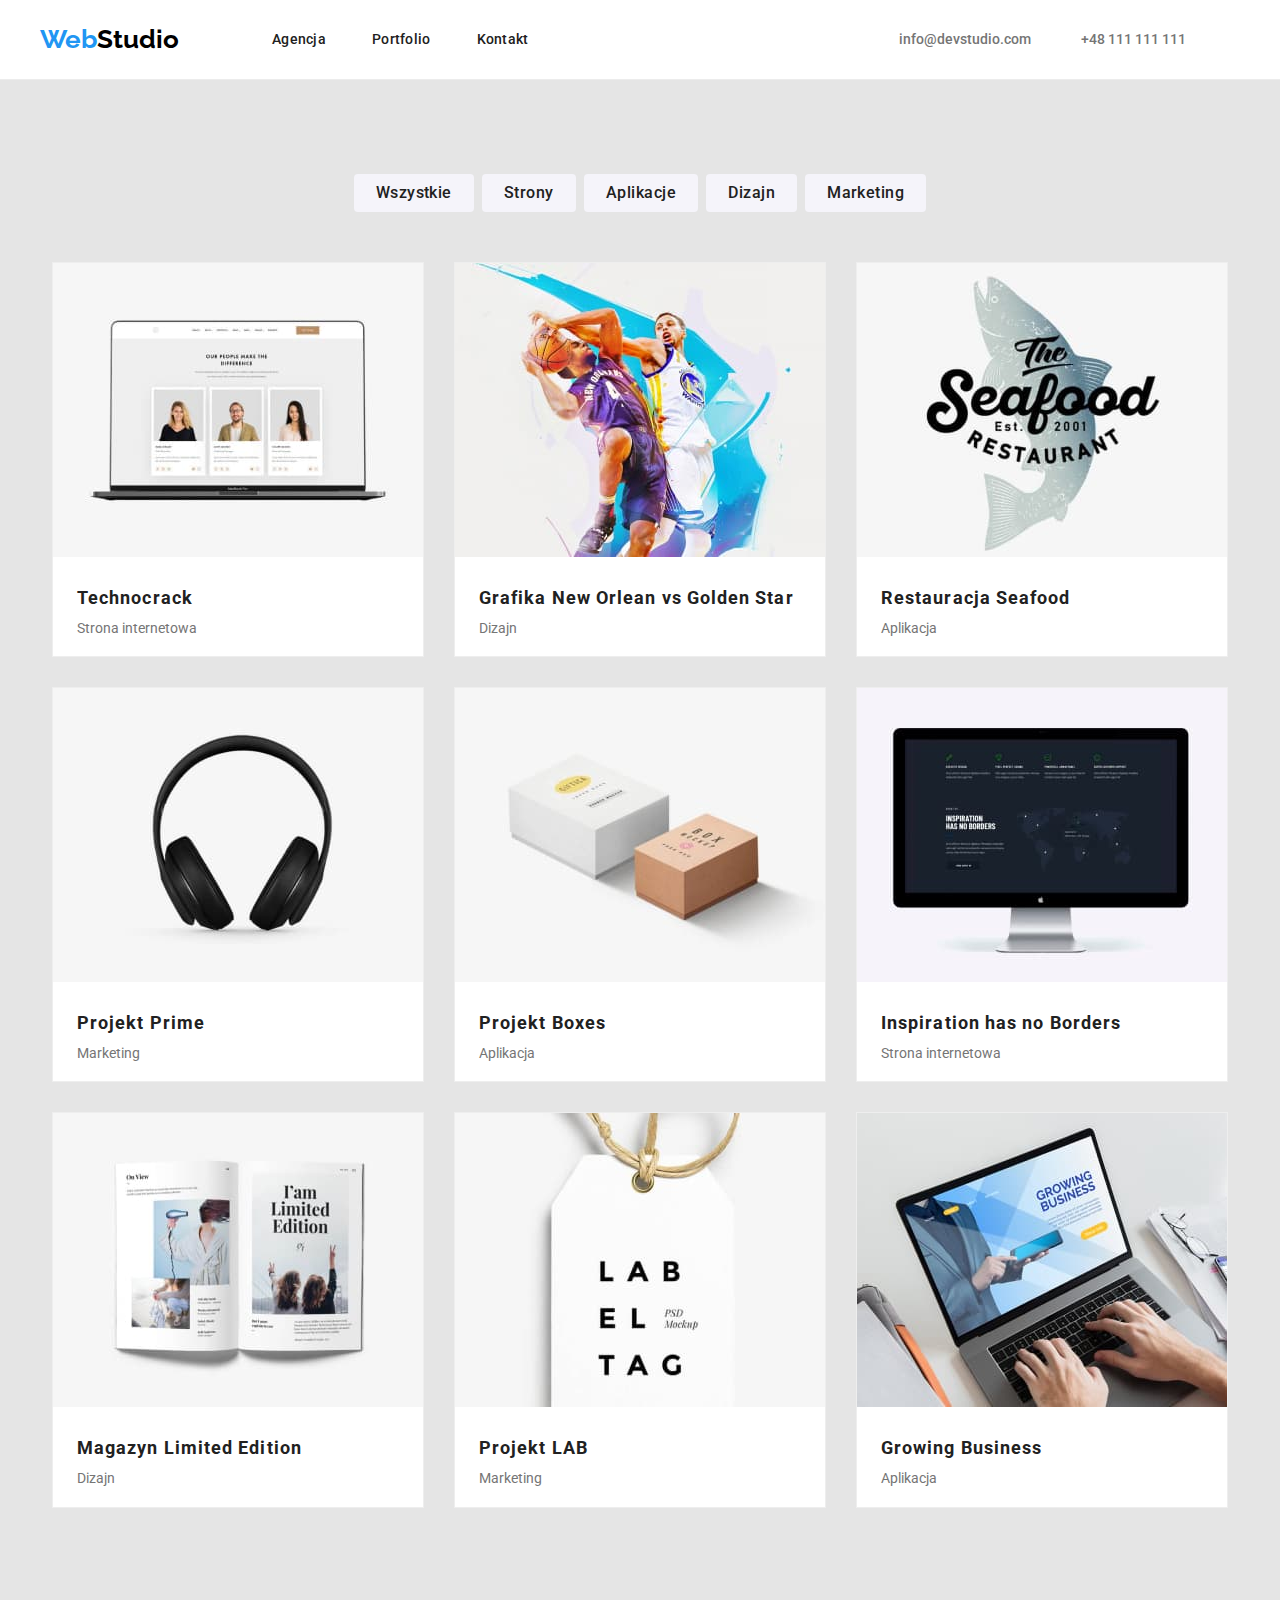
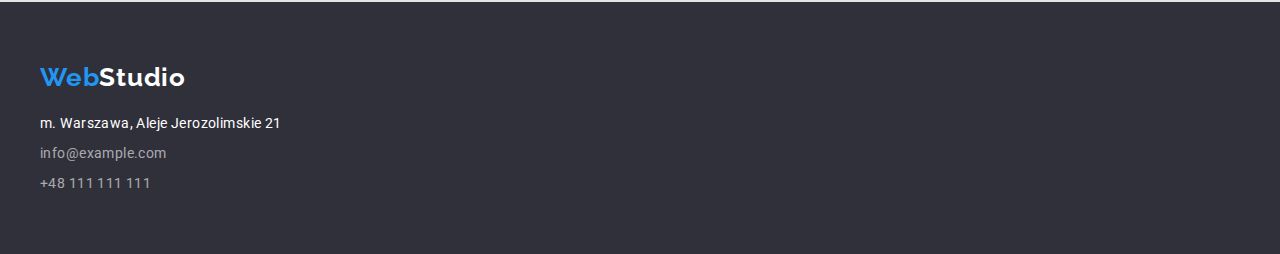
==== commit 5b57c07a: "update" ====
--- a/portfolio.html
+++ b/portfolio.html
@@ -19,7 +19,7 @@
     <header class="page-header">
       <div class="container header-container">
         <section class="header-logo">
-          <a class="header-logo__link" href="/index.html">
+          <a class="header-logo__link" href="./index.html">
             <span class="header-logo__link--blue">Web</span>Studio</a
           >
         </section>
@@ -92,8 +92,10 @@
                 src="./images/grafika-new orlean-vs-golden-star.jpg"
                 alt="Grafika New Orlean vs Golden Star Dizajn"
               />
-              <p class="portfolio__item--header">Technocrack</p>
-              <p class="portfolio__item--description">Strona internetowa</p>
+              <p class="portfolio__item--header">
+                Grafika New Orlean vs Golden Star
+              </p>
+              <p class="portfolio__item--description">Dizajn</p>
             </li>
             <li class="portfolio__item">
               <img
@@ -102,8 +104,8 @@
                 src="./images/restauracja-seafood.jpg"
                 alt="Restauracja Seafood Aplikacja "
               />
-              <p class="portfolio__item--header">Technocrack</p>
-              <p class="portfolio__item--description">Strona internetowa</p>
+              <p class="portfolio__item--header">Restauracja Seafood</p>
+              <p class="portfolio__item--description">Aplikacja</p>
             </li>
             <li class="portfolio__item">
               <img
@@ -112,8 +114,8 @@
                 src="./images/projekt-prime.jpg"
                 alt="Projekt Prime Marketing"
               />
-              <p class="portfolio__item--header">Technocrack</p>
-              <p class="portfolio__item--description">Strona internetowa</p>
+              <p class="portfolio__item--header">Projekt Prime</p>
+              <p class="portfolio__item--description">Marketing</p>
             </li>
             <li class="portfolio__item">
               <img
@@ -122,8 +124,8 @@
                 src="./images/projekt-boxes.jpg"
                 alt="Projekt Boxes Aplikacja"
               />
-              <p class="portfolio__item--header">Technocrack</p>
-              <p class="portfolio__item--description">Strona internetowa</p>
+              <p class="portfolio__item--header">Projekt Boxes</p>
+              <p class="portfolio__item--description">Aplikacja</p>
             </li>
             <li class="portfolio__item">
               <img
@@ -132,7 +134,7 @@
                 src="./images/inspiration-has-no-borders.jpg"
                 alt="Inspiration has no Borders Strona internetowa"
               />
-              <p class="portfolio__item--header">Technocrack</p>
+              <p class="portfolio__item--header">Inspiration has no Borders</p>
               <p class="portfolio__item--description">Strona internetowa</p>
             </li>
             <li class="portfolio__item">
@@ -142,13 +144,13 @@
                 src="./images/magazyn-limited-edition.jpg"
                 alt="Magazyn Limited Edition Dizajn"
               />
-              <p class="portfolio__item--header">Technocrack</p>
-              <p class="portfolio__item--description">Strona internetowa</p>
+              <p class="portfolio__item--header">Magazyn Limited Edition</p>
+              <p class="portfolio__item--description">Dizajn</p>
             </li>
             <li class="portfolio__item">
               <img src="./images/projekt-lab.jpg" alt="Projekt LAB Marketing" />
-              <p class="portfolio__item--header">Technocrack</p>
-              <p class="portfolio__item--description">Strona internetowa</p>
+              <p class="portfolio__item--header">Projekt LAB</p>
+              <p class="portfolio__item--description">Marketing</p>
             </li>
             <li class="portfolio__item">
               <img
@@ -157,8 +159,8 @@
                 src="./images/growing-business.jpg"
                 alt="Growing Business Aplikacja"
               />
-              <p class="portfolio__item--header">Technocrack</p>
-              <p class="portfolio__item--description">Strona internetowa</p>
+              <p class="portfolio__item--header">Growing Business</p>
+              <p class="portfolio__item--description">Aplikacja</p>
             </li>
           </ul>
         </div>
--- a/css/styles.css
+++ b/css/styles.css
@@ -323,6 +323,8 @@
   list-style: none;
   display: flex;
   flex-wrap: wrap;
+  row-gap: 30px;
+  column-gap: 30px;
   justify-content: center;
   color: var(--lightgray);
   font-size: 14px;
@@ -337,12 +339,11 @@
   margin-top: 20px;
 }
 .portfolio__item {
-  margin-right: 28px;
-  margin-bottom: 50px;
   border: solid #eeeeee 1px;
   background-color: var(--white);
   padding-bottom: 20px;
 }
 .portfolio__item--description {
   margin-left: 24px;
-}
+  margin-top: 4px;
+}
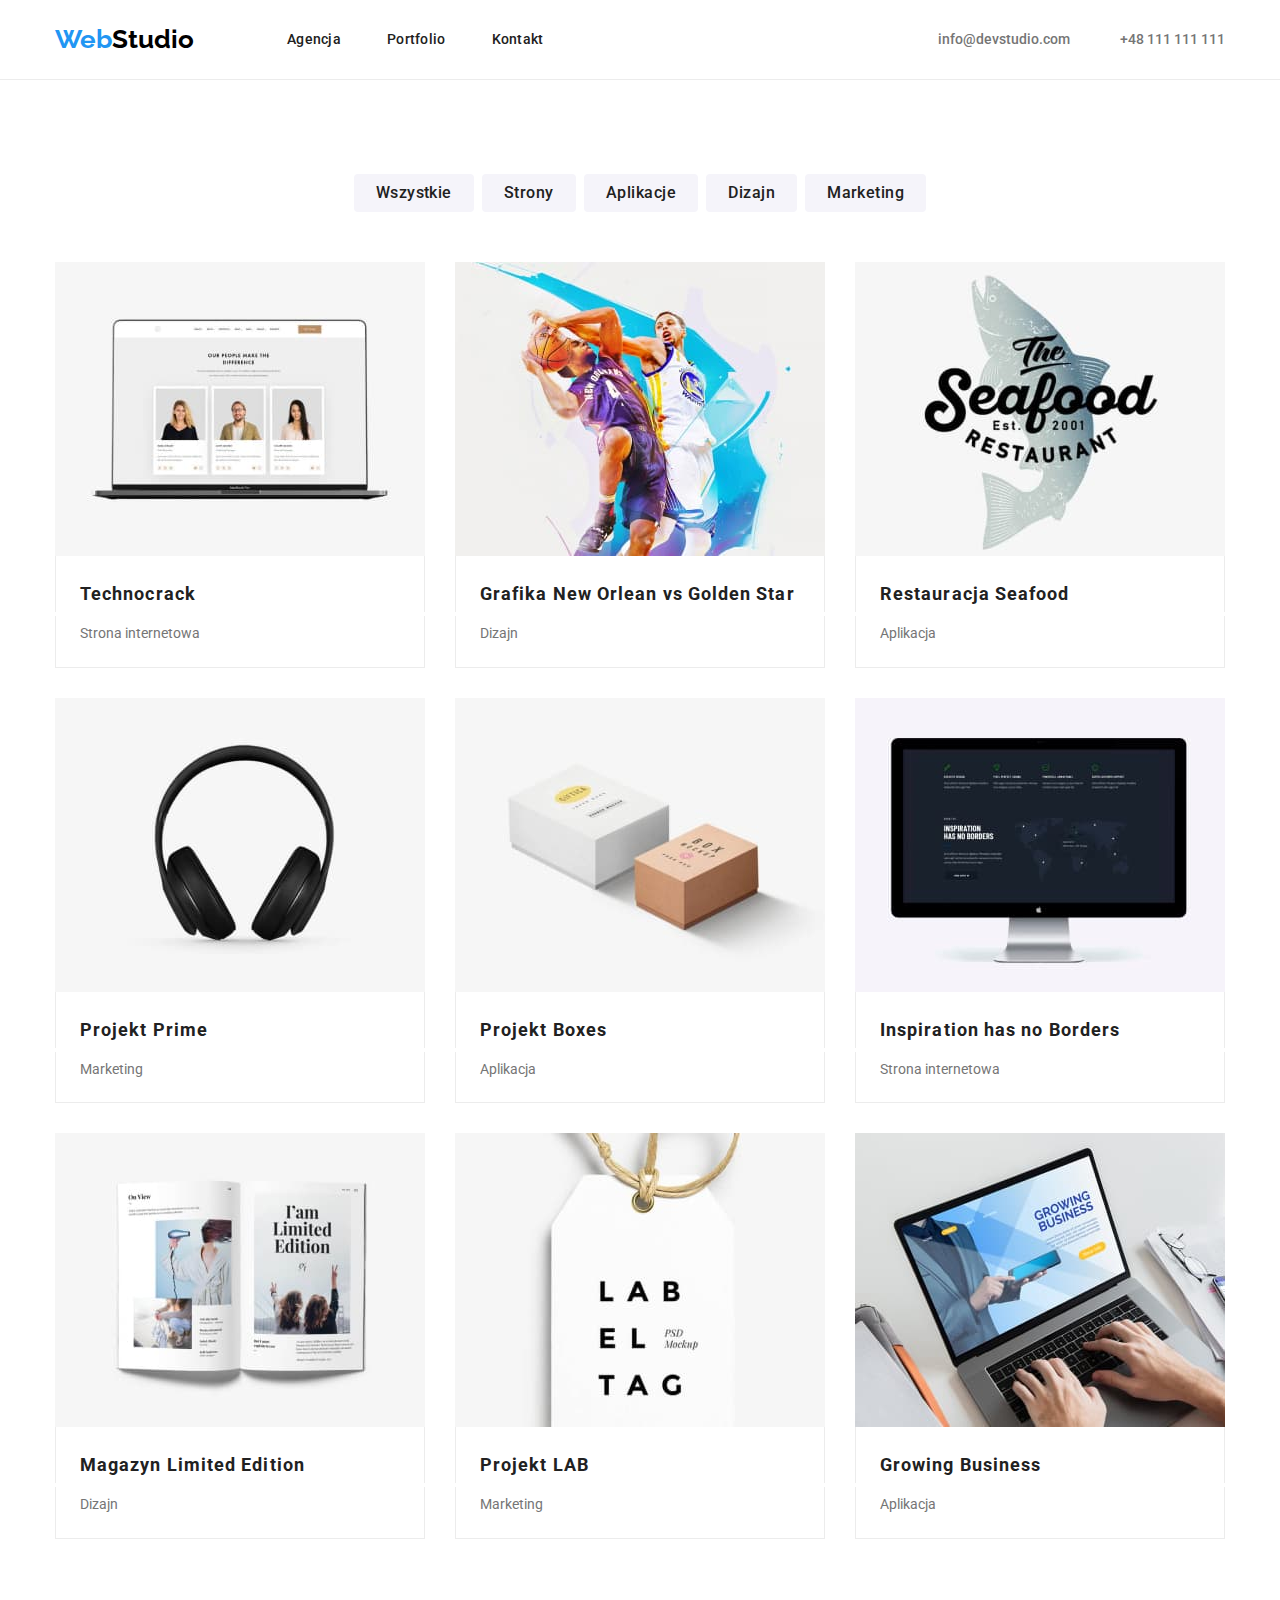
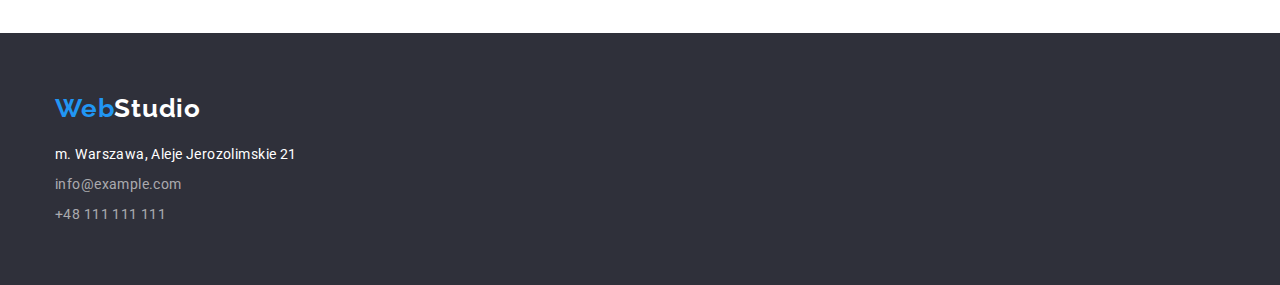
==== commit 5ce56c20: "hotfix" ====
--- a/portfolio.html
+++ b/portfolio.html
@@ -75,14 +75,18 @@
           </ul>
           <ul class="portfolio__list">
             <li class="portfolio__item">
-              <img
-                height="294px"
-                width="370px"
-                src="./images/technocrack.jpg"
-                alt="Technocrack Strona internetowa"
-              />
-              <p class="portfolio__item--header">Technocrack</p>
-              <p class="portfolio__item--description">Strona internetowa</p>
+              <figure>
+                <img
+                  height="294px"
+                  width="370px"
+                  src="./images/technocrack.jpg"
+                  alt="Technocrack Strona internetowa"
+                />
+                <figcaption>
+                  <p class="portfolio__item--header">Technocrack</p>
+                  <p class="portfolio__item--description">Strona internetowa</p>
+                </figcaption>
+              </figure>
             </li>
 
             <li class="portfolio__item">
--- a/css/styles.css
+++ b/css/styles.css
@@ -16,16 +16,23 @@
   margin: 0px;
   padding: 0px;
 }
+img {
+  display: block;
+}
 .page {
   font-family: "Roboto", sans-serif;
   color: var(--gray);
   margin: 0;
   padding: 0;
 }
+
 .container {
-  width: 1200px;
+  width: 100%;
+  max-width: 1200px;
   margin: 0 auto;
-}
+  padding: 0 15px;
+}
+
 .section {
   padding-top: 94px;
   padding-bottom: 94px;
@@ -38,6 +45,7 @@
 .header-container {
   display: flex;
   align-items: center;
+  justify-content: space-between;
 }
 
 .header-logo {
@@ -78,10 +86,12 @@
 .header-nav__item:last-child {
   margin-right: 0px;
 }
+.header-contact {
+  margin-left: auto;
+}
 .header-contact__list {
   list-style: none;
   display: flex;
-  margin-left: 371px;
   padding-left: 0px;
 }
 .header-contact__item {
@@ -104,13 +114,16 @@
 .page-footer {
   background-color: var(--bgcolor);
 }
+.footer-container {
+  padding-top: 60px;
+  padding-bottom: 60px;
+}
 .footer-logo {
   font-family: "Raleway", sans-serif;
   font-size: 26px;
   font-weight: 700;
   letter-spacing: 0.03em;
   line-height: 1.19;
-  padding-top: 60px;
   margin-bottom: 20px;
 }
 .footer-logo__link {
@@ -141,9 +154,7 @@
 .footer-contact__item:first-child {
   margin-bottom: 9px;
 }
-.footer-contact__item:last-child {
-  padding-bottom: 60px;
-}
+
 .footer-contact__link {
   text-decoration: none;
   color: rgba(255, 255, 255, 0.6);
@@ -190,7 +201,7 @@
   cursor: pointer;
 }
 .work {
-  background-color: #e5e5e5;
+  background-color: var(--white);
 }
 .work-description__list {
   display: flex;
@@ -198,7 +209,7 @@
   color: var(--lightgray);
   letter-spacing: 0.03em;
   list-style: none;
-  line-height: 1.7;
+  line-height: 1.71;
   padding-left: 0px;
 }
 .work-description__item {
@@ -231,13 +242,11 @@
 .work-description__photos {
   list-style: none;
   display: flex;
-}
-.work-description__photos--margin {
-  margin-right: 30px;
-}
-.work-description__photos--margin:last-child {
-  margin-right: 0px;
-}
+  flex-wrap: wrap;
+  column-gap: 30px;
+  min-width: 1200px;
+}
+
 .team {
   background-color: #f5f4fa;
 }
@@ -284,9 +293,7 @@
   line-height: 1.17;
 }
 /* main-portfolio */
-.portfolio {
-  background-color: #e5e5e5;
-}
+
 .portfolio-nav__list {
   list-style: none;
   display: flex;
@@ -335,15 +342,21 @@
   letter-spacing: 0.06em;
   line-height: 2;
   color: var(--gray);
-  margin-left: 24px;
-  margin-top: 20px;
+  padding-left: 24px;
+  padding-top: 20px;
+  border-right: 1px #ececec solid;
+  border-left: 1px #ececec solid;
+  margin-bottom: 4px;
 }
 .portfolio__item {
-  border: solid #eeeeee 1px;
   background-color: var(--white);
+}
+.portfolio__item--description {
+  padding-left: 24px;
+  padding-top: 4px;
   padding-bottom: 20px;
-}
-.portfolio__item--description {
-  margin-left: 24px;
-  margin-top: 4px;
-}
+  border-bottom: 1px #ececec solid;
+  border-right: 1px #ececec solid;
+  border-left: 1px #ececec solid;
+  line-height: 1.9;
+}
